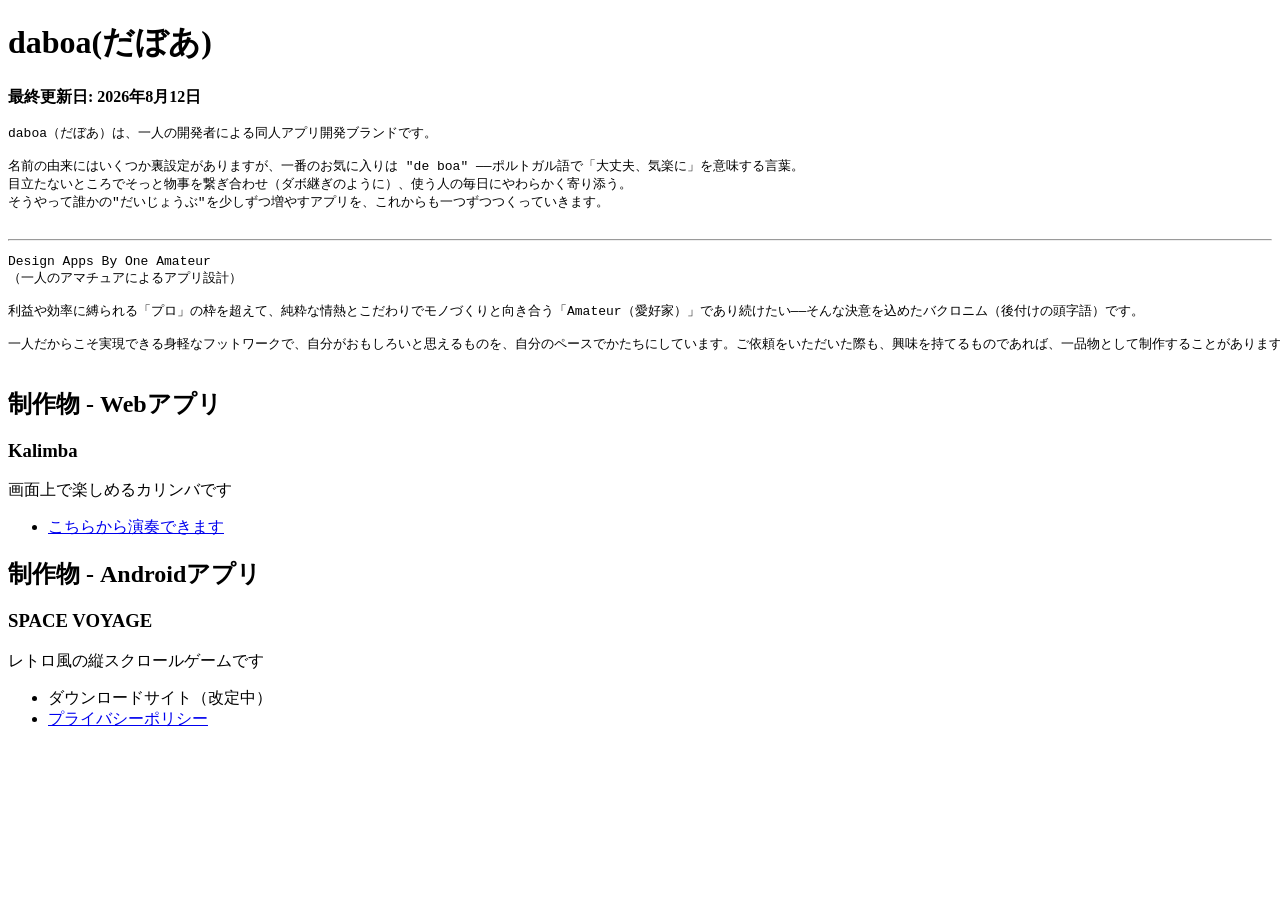
==== index.html @ dacd4fdc "Update index.html" ====
<!DOCTYPE html>
<html lang="ja">
<head>
  <meta charset="UTF-8">
  <meta name="viewport" content="width=device-width, initial-scale=1.0">
  <title>daboa</title>
</head>
<body>
  <h1>daboa(だぼあ)</h1>
  <p><strong>最終更新日: 2026年8月12日</strong></p>
  <pre>
daboa（だぼあ）は、一人の開発者による同人アプリ開発ブランドです。

名前の由来にはいくつか裏設定がありますが、一番のお気に入りは "de boa" ——ポルトガル語で「大丈夫、気楽に」を意味する言葉。
目立たないところでそっと物事を繋ぎ合わせ（ダボ継ぎのように）、使う人の毎日にやわらかく寄り添う。
そうやって誰かの"だいじょうぶ"を少しずつ増やすアプリを、これからも一つずつつくっていきます。
  </pre>
  <hr/>
  <pre>
Design Apps By One Amateur
（一人のアマチュアによるアプリ設計）

利益や効率に縛られる「プロ」の枠を超えて、純粋な情熱とこだわりでモノづくりと向き合う「Amateur（愛好家）」であり続けたい——そんな決意を込めたバクロニム（後付けの頭字語）です。

一人だからこそ実現できる身軽なフットワークで、自分がおもしろいと思えるものを、自分のペースでかたちにしています。ご依頼をいただいた際も、興味を持てるものであれば、一品物として制作することがあります。
  </pre>

  <h2>制作物 - Webアプリ</h2>
  <h3>Kalimba</h3>
  <p>画面上で楽しめるカリンバです</p></p>
  <ul>
    <li><a href="https://rr96ne.github.io/kalimba-app/">こちらから演奏できます</a></li>
  </ul>
  
  <h2>制作物 - Androidアプリ</h2>
  <h3>SPACE VOYAGE</h3>
  <p>レトロ風の縦スクロールゲームです</p>
  <ul>
    <li>ダウンロードサイト（改定中）</li>
    <li><a href="./Android/SpaceVoyage/PrivacyPolicy.html">プライバシーポリシー</a></li>
  </ul>
</body>
</html>
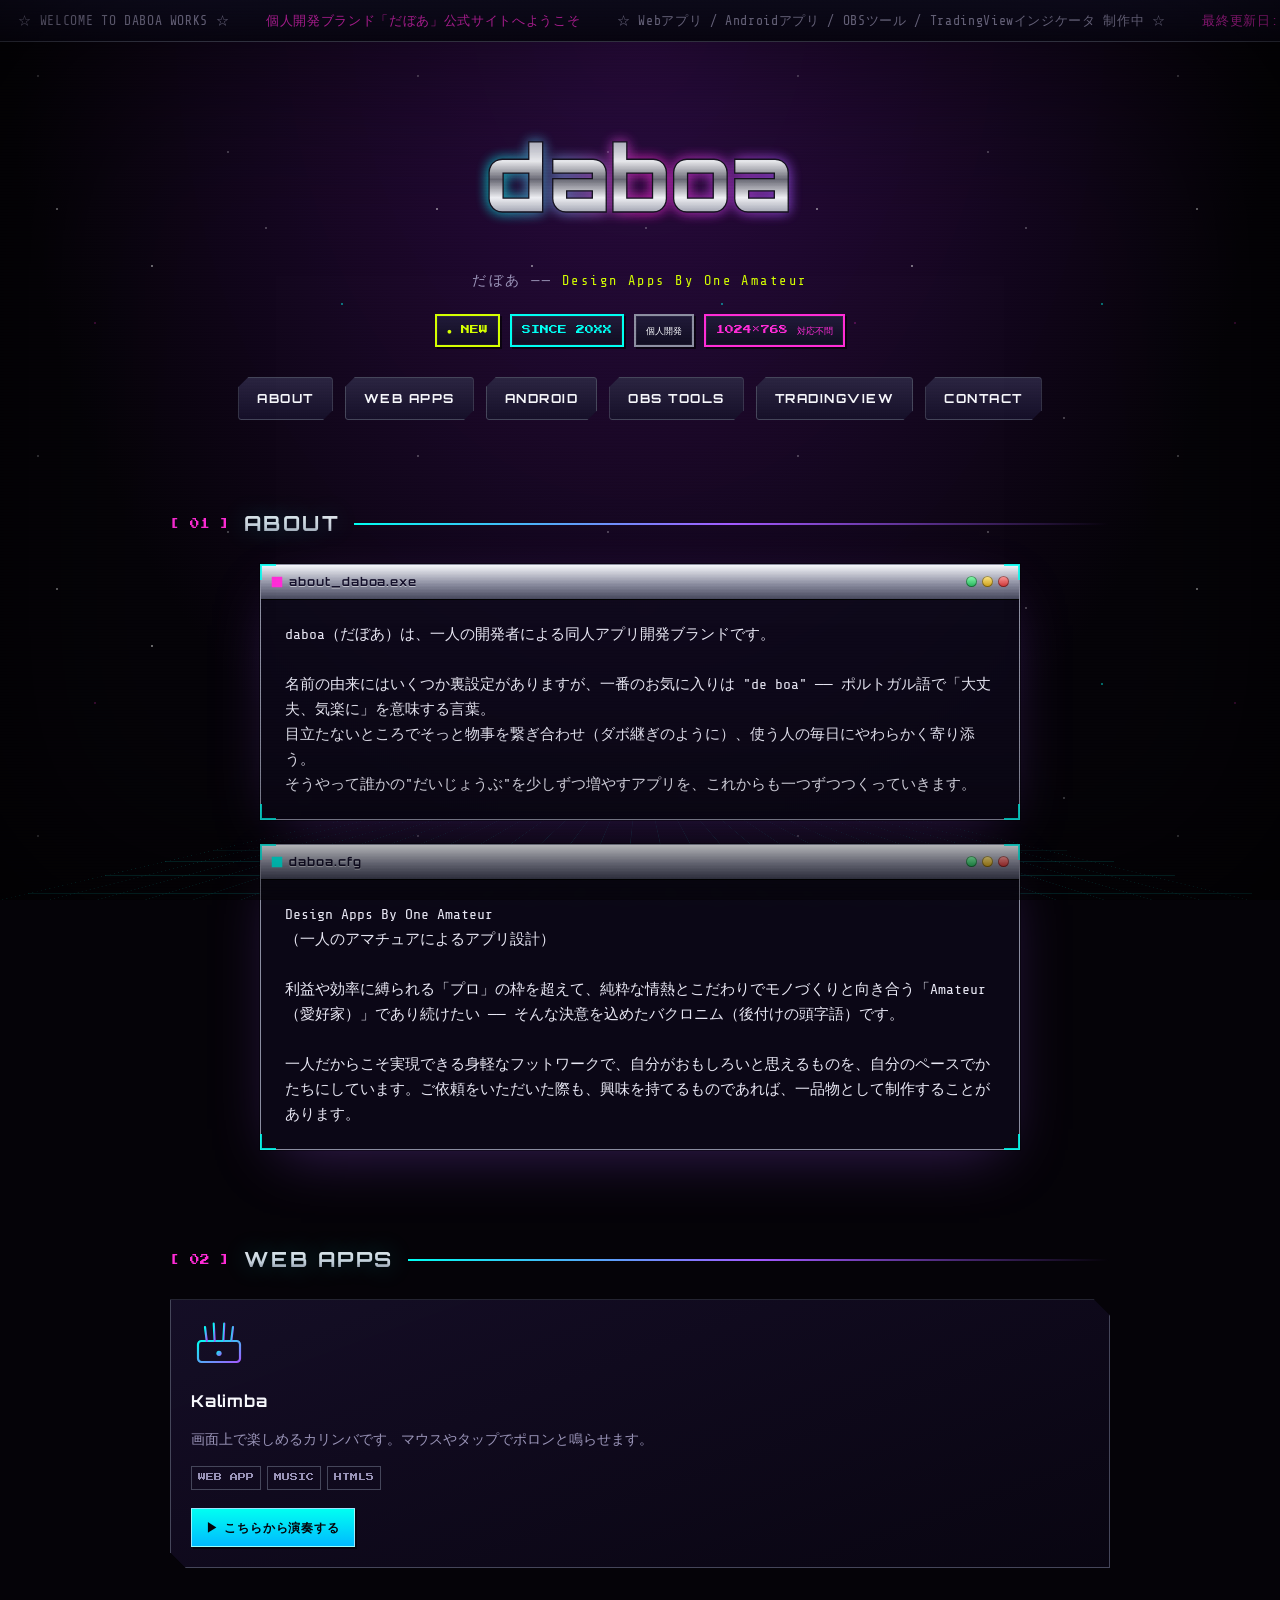
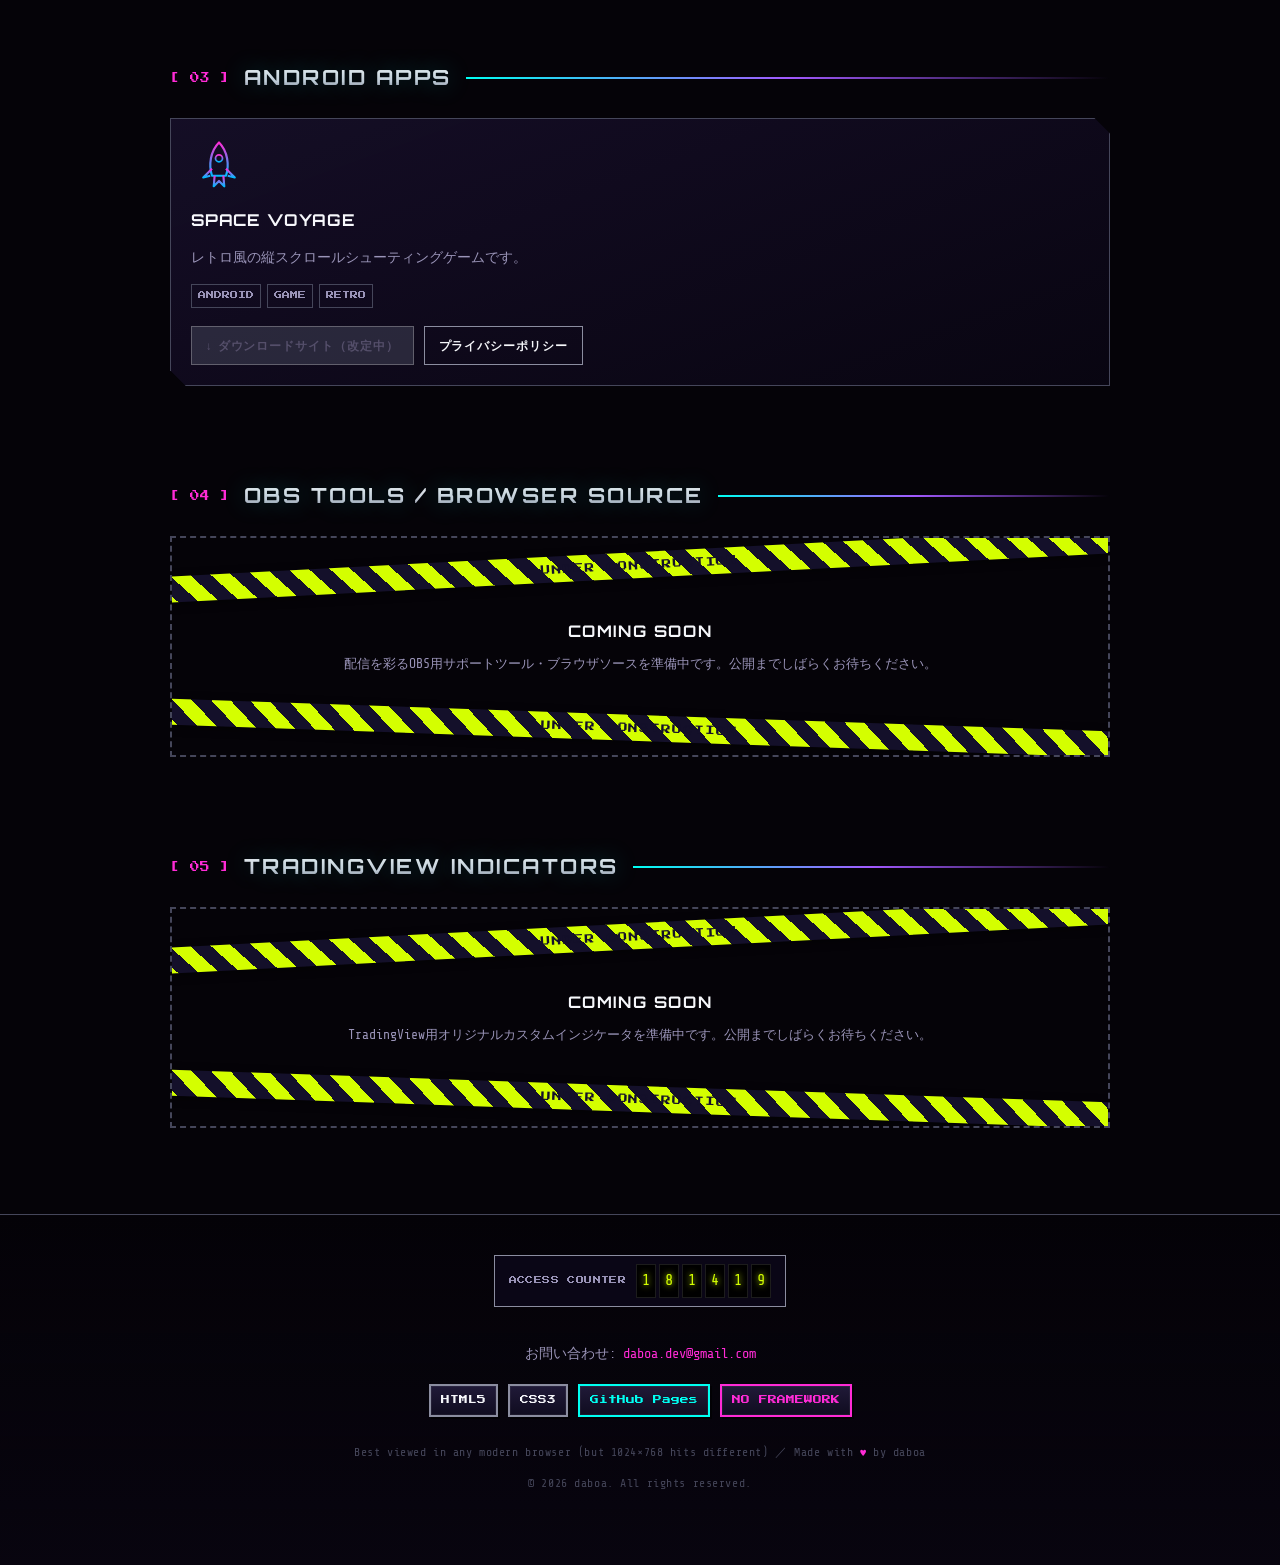
==== commit 17d5aa0b: "Redesign site with Y2K cyber/metallic theme Rebuild the top page as a full Y2K-inspired portfolio: c" ====
--- a/index.html
+++ b/index.html
@@ -1,43 +1,276 @@
 <!DOCTYPE html>
 <html lang="ja">
 <head>
-  <meta charset="UTF-8">
-  <meta name="viewport" content="width=device-width, initial-scale=1.0">
-  <title>daboa</title>
+<meta charset="UTF-8">
+<meta name="viewport" content="width=device-width, initial-scale=1.0">
+<title>daboa（だぼあ） - Design Apps By One Amateur</title>
+<meta name="description" content="daboa（だぼあ）は一人の開発者による同人アプリ開発ブランドです。Webアプリ、Androidアプリ、OBS配信用ツール、TradingViewカスタムインジケータなどを制作しています。">
+<meta name="theme-color" content="#050308">
+<link rel="icon" type="image/svg+xml" href="./assets/img/favicon.svg">
+
+<meta property="og:title" content="daboa（だぼあ） - Design Apps By One Amateur">
+<meta property="og:description" content="一人の開発者による同人アプリ開発ブランド daboa の作品紹介サイトです。">
+<meta property="og:type" content="website">
+<meta property="og:url" content="https://rr96ne.github.io/">
+
+<link rel="preconnect" href="https://fonts.googleapis.com">
+<link rel="preconnect" href="https://fonts.gstatic.com" crossorigin>
+<link href="https://fonts.googleapis.com/css2?family=Orbitron:wght@700;900&family=Share+Tech+Mono&family=Press+Start+2P&display=swap" rel="stylesheet">
+
+<link rel="stylesheet" href="./assets/css/style.css">
 </head>
 <body>
-  <h1>daboa(だぼあ)</h1>
-  <p><strong>最終更新日: 2026年8月12日</strong></p>
-  <pre>
-daboa（だぼあ）は、一人の開発者による同人アプリ開発ブランドです。
-
-名前の由来にはいくつか裏設定がありますが、一番のお気に入りは "de boa" ——ポルトガル語で「大丈夫、気楽に」を意味する言葉。
+
+<div id="loader">
+  <div class="loader-logo">DABOA</div>
+  <div class="loader-bar"><span></span></div>
+  <div class="loader-text">NOW LOADING SITE.EXE ...</div>
+</div>
+
+<div class="bg-layer bg-grid"></div>
+<div class="bg-layer bg-stars"></div>
+<div class="scanlines"></div>
+<div class="vignette"></div>
+
+<div class="ticker">
+  <div class="ticker-track">
+    <span>☆ WELCOME TO DABOA WORKS ☆</span>
+    <span class="hi">個人開発ブランド「だぼあ」公式サイトへようこそ</span>
+    <span>☆ Webアプリ / Androidアプリ / OBSツール / TradingViewインジケータ 制作中 ☆</span>
+    <span class="hi">最終更新日: 2026年8月14日</span>
+    <span>☆ Best viewed with curiosity ☆</span>
+  </div>
+</div>
+
+<header class="hero">
+  <div class="logo-wrap">
+    <svg id="logoSvg" viewBox="0 0 640 170" xmlns="http://www.w3.org/2000/svg">
+      <defs>
+        <linearGradient id="chromeGrad" x1="0" y1="0" x2="0" y2="1">
+          <stop offset="0%" stop-color="#ffffff"/>
+          <stop offset="18%" stop-color="#b9bbc9"/>
+          <stop offset="36%" stop-color="#f6f7fb"/>
+          <stop offset="52%" stop-color="#6c6c78"/>
+          <stop offset="68%" stop-color="#f6f7fb"/>
+          <stop offset="84%" stop-color="#9092a3"/>
+          <stop offset="100%" stop-color="#2a2a33"/>
+        </linearGradient>
+        <linearGradient id="neonGrad" x1="0" y1="0" x2="1" y2="0">
+          <stop offset="0%" stop-color="#00fff2"/>
+          <stop offset="50%" stop-color="#ff2bd6"/>
+          <stop offset="100%" stop-color="#a259ff"/>
+        </linearGradient>
+        <filter id="logoGlow" x="-60%" y="-60%" width="220%" height="220%">
+          <feGaussianBlur stdDeviation="7" result="blur"/>
+          <feMerge>
+            <feMergeNode in="blur"/>
+            <feMergeNode in="blur"/>
+          </feMerge>
+        </filter>
+      </defs>
+      <text x="50%" y="66%" text-anchor="middle" class="chrome-text" font-size="104" fill="url(#neonGrad)" opacity="0.6" filter="url(#logoGlow)">daboa</text>
+      <text x="50%" y="66%" text-anchor="middle" class="chrome-text chrome-text-fill" font-size="104" fill="url(#chromeGrad)" stroke="#15121f" stroke-width="1.5">daboa</text>
+    </svg>
+  </div>
+  <p class="hero-sub">だぼあ ── <span class="accent">Design Apps By One Amateur</span></p>
+
+  <div class="badge-row">
+    <span class="badge blink">● NEW</span>
+    <span class="badge cyan">SINCE 20XX</span>
+    <span class="badge">個人開発</span>
+    <span class="badge pink">1024×768 対応不問</span>
+  </div>
+
+  <nav class="nav">
+    <a href="#about">ABOUT</a>
+    <a href="#webapps">WEB APPS</a>
+    <a href="#android">ANDROID</a>
+    <a href="#obs">OBS TOOLS</a>
+    <a href="#tradingview">TRADINGVIEW</a>
+    <a href="#contact">CONTACT</a>
+  </nav>
+</header>
+
+<main>
+
+  <section id="about">
+    <div class="section-head">
+      <span class="num">[ 01 ]</span>
+      <h2>ABOUT</h2>
+      <div class="section-line"></div>
+    </div>
+
+    <div class="hud-window">
+      <div class="hud-corners"><b></b></div>
+      <div class="win-titlebar">
+        <span class="win-title">
+          <svg viewBox="0 0 16 16"><rect x="1" y="1" width="14" height="14" fill="#ff2bd6"/></svg>
+          about_daboa.exe
+        </span>
+        <span class="win-btns"><i></i><i></i><i></i></span>
+      </div>
+      <div class="win-body">
+        <p>daboa（だぼあ）は、一人の開発者による同人アプリ開発ブランドです。
+
+名前の由来にはいくつか裏設定がありますが、一番のお気に入りは "de boa" ── ポルトガル語で「大丈夫、気楽に」を意味する言葉。
 目立たないところでそっと物事を繋ぎ合わせ（ダボ継ぎのように）、使う人の毎日にやわらかく寄り添う。
-そうやって誰かの"だいじょうぶ"を少しずつ増やすアプリを、これからも一つずつつくっていきます。
-  </pre>
-  <hr/>
-  <pre>
-Design Apps By One Amateur
+そうやって誰かの"だいじょうぶ"を少しずつ増やすアプリを、これからも一つずつつくっていきます。</p>
+      </div>
+    </div>
+
+    <div class="hud-window" style="margin-top:24px;">
+      <div class="hud-corners"><b></b></div>
+      <div class="win-titlebar">
+        <span class="win-title">
+          <svg viewBox="0 0 16 16"><rect x="1" y="1" width="14" height="14" fill="#00fff2"/></svg>
+          daboa.cfg
+        </span>
+        <span class="win-btns"><i></i><i></i><i></i></span>
+      </div>
+      <div class="win-body">
+        <p>Design Apps By One Amateur
 （一人のアマチュアによるアプリ設計）
 
-利益や効率に縛られる「プロ」の枠を超えて、純粋な情熱とこだわりでモノづくりと向き合う「Amateur（愛好家）」であり続けたい——そんな決意を込めたバクロニム（後付けの頭字語）です。
-
-一人だからこそ実現できる身軽なフットワークで、自分がおもしろいと思えるものを、自分のペースでかたちにしています。ご依頼をいただいた際も、興味を持てるものであれば、一品物として制作することがあります。
-  </pre>
-
-  <h2>制作物 - Webアプリ</h2>
-  <h3>Kalimba</h3>
-  <p>画面上で楽しめるカリンバです</p></p>
-  <ul>
-    <li><a href="https://rr96ne.github.io/kalimba-app/">こちらから演奏できます</a></li>
-  </ul>
-  
-  <h2>制作物 - Androidアプリ</h2>
-  <h3>SPACE VOYAGE</h3>
-  <p>レトロ風の縦スクロールゲームです</p>
-  <ul>
-    <li>ダウンロードサイト（改定中）</li>
-    <li><a href="./Android/SpaceVoyage/PrivacyPolicy.html">プライバシーポリシー</a></li>
-  </ul>
+利益や効率に縛られる「プロ」の枠を超えて、純粋な情熱とこだわりでモノづくりと向き合う「Amateur（愛好家）」であり続けたい ── そんな決意を込めたバクロニム（後付けの頭字語）です。
+
+一人だからこそ実現できる身軽なフットワークで、自分がおもしろいと思えるものを、自分のペースでかたちにしています。ご依頼をいただいた際も、興味を持てるものであれば、一品物として制作することがあります。</p>
+      </div>
+    </div>
+  </section>
+
+  <section id="webapps">
+    <div class="section-head">
+      <span class="num">[ 02 ]</span>
+      <h2>WEB APPS</h2>
+      <div class="section-line"></div>
+    </div>
+
+    <div class="card-grid">
+      <div class="work-card">
+        <svg class="work-icon" viewBox="0 0 64 64">
+          <defs>
+            <linearGradient id="kalimbaG" x1="0" y1="0" x2="1" y2="1">
+              <stop offset="0%" stop-color="#00fff2"/>
+              <stop offset="100%" stop-color="#a259ff"/>
+            </linearGradient>
+          </defs>
+          <rect x="8" y="24" width="48" height="24" rx="4" fill="none" stroke="url(#kalimbaG)" stroke-width="2.5"/>
+          <line x1="18" y1="24" x2="16" y2="8" stroke="url(#kalimbaG)" stroke-width="2.5" stroke-linecap="round"/>
+          <line x1="27" y1="24" x2="26" y2="4" stroke="url(#kalimbaG)" stroke-width="2.5" stroke-linecap="round"/>
+          <line x1="37" y1="24" x2="38" y2="4" stroke="url(#kalimbaG)" stroke-width="2.5" stroke-linecap="round"/>
+          <line x1="46" y1="24" x2="48" y2="8" stroke="url(#kalimbaG)" stroke-width="2.5" stroke-linecap="round"/>
+          <circle cx="32" cy="38" r="3" fill="url(#kalimbaG)"/>
+        </svg>
+        <h3>Kalimba</h3>
+        <p>画面上で楽しめるカリンバです。マウスやタップでポロンと鳴らせます。</p>
+        <div class="tag-row">
+          <span class="tag">WEB APP</span>
+          <span class="tag">MUSIC</span>
+          <span class="tag">HTML5</span>
+        </div>
+        <div class="card-links">
+          <a class="btn-y2k" href="https://rr96ne.github.io/kalimba-app/" target="_blank" rel="noopener">▶ こちらから演奏する</a>
+        </div>
+      </div>
+    </div>
+  </section>
+
+  <section id="android">
+    <div class="section-head">
+      <span class="num">[ 03 ]</span>
+      <h2>ANDROID APPS</h2>
+      <div class="section-line"></div>
+    </div>
+
+    <div class="card-grid">
+      <div class="work-card">
+        <svg class="work-icon" viewBox="0 0 64 64">
+          <defs>
+            <linearGradient id="rocketG" x1="0" y1="0" x2="0" y2="1">
+              <stop offset="0%" stop-color="#ff2bd6"/>
+              <stop offset="100%" stop-color="#00baff"/>
+            </linearGradient>
+          </defs>
+          <path d="M32 4 C42 14 44 30 40 42 L24 42 C20 30 22 14 32 4 Z" fill="none" stroke="url(#rocketG)" stroke-width="2.5" stroke-linejoin="round"/>
+          <circle cx="32" cy="22" r="4" fill="none" stroke="url(#rocketG)" stroke-width="2"/>
+          <path d="M24 34 L14 44 L22 42" fill="none" stroke="url(#rocketG)" stroke-width="2.5" stroke-linejoin="round"/>
+          <path d="M40 34 L50 44 L42 42" fill="none" stroke="url(#rocketG)" stroke-width="2.5" stroke-linejoin="round"/>
+          <path d="M27 42 L26 54 L32 48 L38 54 L37 42" fill="none" stroke="url(#rocketG)" stroke-width="2.5" stroke-linejoin="round"/>
+        </svg>
+        <h3>SPACE VOYAGE</h3>
+        <p>レトロ風の縦スクロールシューティングゲームです。</p>
+        <div class="tag-row">
+          <span class="tag">ANDROID</span>
+          <span class="tag">GAME</span>
+          <span class="tag">RETRO</span>
+        </div>
+        <div class="card-links">
+          <span class="btn-y2k disabled">↓ ダウンロードサイト（改定中）</span>
+          <a class="btn-y2k ghost" href="./Android/SpaceVoyage/PrivacyPolicy.html">プライバシーポリシー</a>
+        </div>
+      </div>
+    </div>
+  </section>
+
+  <section id="obs">
+    <div class="section-head">
+      <span class="num">[ 04 ]</span>
+      <h2>OBS TOOLS / BROWSER SOURCE</h2>
+      <div class="section-line"></div>
+    </div>
+
+    <div class="soon-card">
+      <div class="tape top">UNDER CONSTRUCTION</div>
+      <div class="soon-body">
+        <h3>COMING SOON</h3>
+        <p>配信を彩るOBS用サポートツール・ブラウザソースを準備中です。公開までしばらくお待ちください。</p>
+      </div>
+      <div class="tape bottom">UNDER CONSTRUCTION</div>
+    </div>
+  </section>
+
+  <section id="tradingview">
+    <div class="section-head">
+      <span class="num">[ 05 ]</span>
+      <h2>TRADINGVIEW INDICATORS</h2>
+      <div class="section-line"></div>
+    </div>
+
+    <div class="soon-card">
+      <div class="tape top">UNDER CONSTRUCTION</div>
+      <div class="soon-body">
+        <h3>COMING SOON</h3>
+        <p>TradingView用オリジナルカスタムインジケータを準備中です。公開までしばらくお待ちください。</p>
+      </div>
+      <div class="tape bottom">UNDER CONSTRUCTION</div>
+    </div>
+  </section>
+
+</main>
+
+<footer id="contact">
+  <div class="counter-widget">
+    <span class="counter-label">ACCESS COUNTER</span>
+    <span class="counter-digits" id="counterDigits"><span>0</span><span>0</span><span>0</span><span>0</span><span>0</span><span>0</span></span>
+  </div>
+
+  <p class="contact-line">お問い合わせ: <a href="mailto:daboa.dev@gmail.com">daboa.dev@gmail.com</a></p>
+
+  <div class="footer-badges">
+    <span class="badge">HTML5</span>
+    <span class="badge">CSS3</span>
+    <span class="badge cyan">GitHub Pages</span>
+    <span class="badge pink">NO FRAMEWORK</span>
+  </div>
+
+  <p class="footer-note">Best viewed in any modern browser (but 1024×768 hits different) ／ Made with <span class="heart">♥</span> by daboa</p>
+  <p class="footer-note">© 2026 daboa. All rights reserved.</p>
+</footer>
+
+<button class="to-top" id="toTop" aria-label="ページトップへ戻る">
+  <svg viewBox="0 0 24 24" fill="none" stroke="#15121f" stroke-width="2.5"><path d="M12 19V5M5 12l7-7 7 7"/></svg>
+</button>
+
+<script src="./assets/js/main.js"></script>
 </body>
 </html>
--- a/assets/css/style.css
+++ b/assets/css/style.css
@@ -0,0 +1,641 @@
+/* =========================================================
+   daboa works — Y2K Cyber/Metallic theme
+   ========================================================= */
+
+:root{
+  --bg: #050308;
+  --bg-deep: #0a0518;
+  --panel: rgba(14, 10, 28, 0.72);
+  --panel-solid: #100b22;
+
+  --chrome-1: #f6f7fb;
+  --chrome-2: #c7c9d6;
+  --chrome-3: #8b8da0;
+  --chrome-4: #45465a;
+
+  --cyan: #00fff2;
+  --blue: #00baff;
+  --pink: #ff2bd6;
+  --purple: #a259ff;
+  --lime: #d4ff00;
+
+  --text: #e9e8f5;
+  --text-dim: #9a94b8;
+
+  --font-display: "Orbitron", "Rajdhani", sans-serif;
+  --font-mono: "Share Tech Mono", "MS Gothic", monospace;
+  --font-pixel: "Press Start 2P", cursive;
+}
+
+*{ box-sizing: border-box; }
+
+html{
+  scroll-behavior: smooth;
+}
+
+body{
+  margin: 0;
+  background: var(--bg);
+  color: var(--text);
+  font-family: var(--font-mono);
+  font-size: 16px;
+  line-height: 1.7;
+  overflow-x: hidden;
+  cursor: default;
+  position: relative;
+}
+
+::selection{
+  background: var(--pink);
+  color: #0a0518;
+}
+
+/* custom scrollbar */
+::-webkit-scrollbar{ width: 14px; }
+::-webkit-scrollbar-track{ background: var(--bg-deep); }
+::-webkit-scrollbar-thumb{
+  background: linear-gradient(var(--chrome-1), var(--chrome-3));
+  border: 2px solid var(--bg-deep);
+  border-radius: 2px;
+}
+::-webkit-scrollbar-thumb:hover{ background: linear-gradient(var(--cyan), var(--blue)); }
+
+a{ color: var(--cyan); text-decoration: none; }
+a:hover{ color: var(--pink); text-decoration: underline; }
+
+h1,h2,h3{ font-family: var(--font-display); margin: 0; }
+
+/* =========================================================
+   Background layers: grid horizon + starfield + scanlines
+   ========================================================= */
+
+.bg-layer{
+  position: fixed;
+  inset: 0;
+  z-index: 0;
+  pointer-events: none;
+}
+
+.bg-stars{
+  background-image:
+    radial-gradient(1px 1px at 10% 20%, #fff, transparent),
+    radial-gradient(1px 1px at 80% 10%, #fff, transparent),
+    radial-gradient(1.5px 1.5px at 40% 70%, #fff, transparent),
+    radial-gradient(1px 1px at 60% 40%, #fff, transparent),
+    radial-gradient(1.5px 1.5px at 90% 80%, var(--cyan), transparent),
+    radial-gradient(1px 1px at 25% 85%, var(--pink), transparent),
+    radial-gradient(1px 1px at 70% 60%, #fff, transparent),
+    radial-gradient(1.5px 1.5px at 15% 55%, #fff, transparent);
+  background-repeat: repeat;
+  background-size: 380px 380px;
+  opacity: .8;
+  animation: star-drift 90s linear infinite;
+}
+@keyframes star-drift{
+  from{ background-position: 0 0; }
+  to{ background-position: -380px 380px; }
+}
+
+.bg-grid{
+  background-image: radial-gradient(ellipse at 50% 0%, rgba(80,20,120,.55), var(--bg) 70%);
+}
+.bg-grid::after{
+  content:"";
+  position: absolute;
+  left: 0; right: 0; bottom: 0;
+  height: 55%;
+  background-image:
+    linear-gradient(rgba(0,255,242,.35) 1px, transparent 1px),
+    linear-gradient(90deg, rgba(0,255,242,.35) 1px, transparent 1px);
+  background-size: 48px 48px;
+  transform: perspective(280px) rotateX(62deg);
+  transform-origin: bottom;
+  -webkit-mask-image: linear-gradient(to top, #000 20%, transparent 95%);
+          mask-image: linear-gradient(to top, #000 20%, transparent 95%);
+  opacity: .55;
+}
+
+.scanlines{
+  position: fixed;
+  inset: 0;
+  z-index: 60;
+  pointer-events: none;
+  background: repeating-linear-gradient(
+    to bottom,
+    rgba(255,255,255,0.035) 0px,
+    rgba(255,255,255,0.035) 1px,
+    transparent 2px,
+    transparent 3px
+  );
+  mix-blend-mode: overlay;
+}
+.vignette{
+  position: fixed;
+  inset: 0;
+  z-index: 61;
+  pointer-events: none;
+  box-shadow: inset 0 0 18vw rgba(0,0,0,.85);
+}
+
+/* =========================================================
+   Loading splash
+   ========================================================= */
+#loader{
+  position: fixed;
+  inset: 0;
+  z-index: 999;
+  background: var(--bg);
+  display: flex;
+  flex-direction: column;
+  align-items: center;
+  justify-content: center;
+  gap: 18px;
+  transition: opacity .5s ease, visibility .5s ease;
+}
+#loader.hide{ opacity: 0; visibility: hidden; }
+#loader .loader-logo{
+  font-family: var(--font-display);
+  font-weight: 900;
+  font-size: 2rem;
+  letter-spacing: .35em;
+  background: linear-gradient(180deg,#fff 0%, var(--cyan) 45%, var(--purple) 100%);
+  -webkit-background-clip: text;
+  background-clip: text;
+  color: transparent;
+  animation: flicker 2.4s infinite;
+}
+.loader-bar{
+  width: min(260px, 70vw);
+  height: 10px;
+  border: 2px solid var(--chrome-2);
+  background: var(--bg-deep);
+  padding: 2px;
+}
+.loader-bar span{
+  display: block;
+  height: 100%;
+  width: 0%;
+  background: repeating-linear-gradient(45deg, var(--cyan), var(--cyan) 6px, var(--blue) 6px, var(--blue) 12px);
+  animation: load-fill 1.3s ease forwards;
+}
+.loader-text{
+  font-family: var(--font-mono);
+  font-size: .75rem;
+  color: var(--text-dim);
+  letter-spacing: .15em;
+}
+@keyframes load-fill{ to{ width: 100%; } }
+@keyframes flicker{
+  0%,100%{ opacity: 1; }
+  4%{ opacity: .55; }
+  6%{ opacity: 1; }
+  46%{ opacity: 1; }
+  48%{ opacity: .6; }
+  50%{ opacity: 1; }
+}
+
+/* =========================================================
+   Marquee ticker
+   ========================================================= */
+.ticker{
+  position: relative;
+  z-index: 5;
+  border-bottom: 1px solid var(--chrome-4);
+  background: linear-gradient(180deg, #14102a, #0a0616);
+  overflow: hidden;
+  white-space: nowrap;
+  padding: 7px 0;
+}
+.ticker-track{
+  display: inline-flex;
+  animation: ticker-scroll 32s linear infinite;
+  font-family: var(--font-mono);
+  font-size: .82rem;
+  letter-spacing: .05em;
+  color: var(--cyan);
+  will-change: transform;
+}
+.ticker-track span{ margin: 0 1.4em; color: var(--text-dim); white-space: nowrap; }
+.ticker-track span.hi{ color: var(--pink); }
+@keyframes ticker-scroll{
+  from{ transform: translateX(0); }
+  to{ transform: translateX(-50%); }
+}
+
+/* =========================================================
+   Hero
+   ========================================================= */
+.hero{
+  position: relative;
+  z-index: 5;
+  text-align: center;
+  padding: 72px 20px 40px;
+}
+
+.logo-wrap{
+  display: flex;
+  justify-content: center;
+  margin-bottom: 6px;
+}
+.logo-wrap svg{ width: min(560px, 92vw); height: auto; overflow: visible; }
+
+.chrome-text{
+  font-family: var(--font-display);
+  font-weight: 900;
+}
+
+.hero-sub{
+  font-family: var(--font-mono);
+  color: var(--text-dim);
+  letter-spacing: .18em;
+  font-size: .85rem;
+  margin-top: 4px;
+}
+.hero-sub .accent{ color: var(--lime); }
+
+.badge-row{
+  display: flex;
+  flex-wrap: wrap;
+  gap: 10px;
+  justify-content: center;
+  margin: 22px 0 30px;
+}
+.badge{
+  font-family: var(--font-pixel);
+  font-size: .55rem;
+  padding: 7px 10px;
+  border: 2px solid var(--chrome-3);
+  background: linear-gradient(180deg, #201a38, #100c20);
+  color: var(--chrome-1);
+  box-shadow: 2px 2px 0 rgba(0,0,0,.6), inset 0 0 0 1px rgba(255,255,255,.05);
+  white-space: nowrap;
+}
+.badge.blink{ animation: blink 1.1s steps(1) infinite; color: var(--lime); border-color: var(--lime); }
+.badge.pink{ color: var(--pink); border-color: var(--pink); }
+.badge.cyan{ color: var(--cyan); border-color: var(--cyan); }
+@keyframes blink{ 50%{ opacity: .25; } }
+
+/* nav */
+.nav{
+  display: flex;
+  flex-wrap: wrap;
+  justify-content: center;
+  gap: 12px;
+  margin-top: 8px;
+}
+.nav a{
+  position: relative;
+  font-family: var(--font-display);
+  font-weight: 700;
+  font-size: .78rem;
+  letter-spacing: .12em;
+  color: var(--chrome-1);
+  text-decoration: none;
+  padding: 10px 18px;
+  background: linear-gradient(180deg, #2a2440, #150f28);
+  border: 1px solid var(--chrome-4);
+  border-radius: 3px;
+  clip-path: polygon(10px 0, 100% 0, 100% calc(100% - 10px), calc(100% - 10px) 100%, 0 100%, 0 10px);
+  transition: all .18s ease;
+}
+.nav a:hover{
+  color: var(--bg);
+  background: linear-gradient(180deg, var(--cyan), var(--blue));
+  box-shadow: 0 0 18px rgba(0,255,242,.7), 0 0 42px rgba(0,255,242,.35);
+  text-decoration: none;
+  transform: translateY(-2px);
+}
+
+/* =========================================================
+   HUD Window (chrome titlebar cards)
+   ========================================================= */
+.hud-window{
+  position: relative;
+  border: 1px solid var(--chrome-3);
+  background: var(--panel);
+  backdrop-filter: blur(6px);
+  box-shadow: 0 0 0 1px rgba(0,0,0,.4), 0 20px 60px -20px rgba(162,89,255,.35);
+  margin: 0 auto;
+}
+.hud-window::before,
+.hud-window::after,
+.hud-corners b::before,
+.hud-corners b::after{
+  content:"";
+  position:absolute;
+  width: 14px; height: 14px;
+  border: 2px solid var(--cyan);
+  z-index: 2;
+  opacity: .85;
+}
+.hud-window::before{ top:-1px; left:-1px; border-right:none; border-bottom:none; }
+.hud-window::after{ bottom:-1px; right:-1px; border-left:none; border-top:none; }
+.hud-corners b{ position:absolute; inset:0; pointer-events:none; }
+.hud-corners b::before{ top:-1px; right:-1px; border-left:none; border-bottom:none; }
+.hud-corners b::after{ bottom:-1px; left:-1px; border-right:none; border-top:none; }
+
+.win-titlebar{
+  display:flex;
+  align-items:center;
+  justify-content: space-between;
+  padding: 7px 10px;
+  background: linear-gradient(180deg, var(--chrome-1), var(--chrome-3) 55%, var(--chrome-4));
+  border-bottom: 1px solid #000;
+}
+.win-title{
+  font-family: var(--font-display);
+  font-weight: 700;
+  font-size: .74rem;
+  letter-spacing: .08em;
+  color: #14102a;
+  text-shadow: 0 1px 0 rgba(255,255,255,.5);
+  display:flex;
+  align-items:center;
+  gap:6px;
+}
+.win-title svg{ width:12px; height:12px; }
+.win-btns{ display:flex; gap:5px; }
+.win-btns i{
+  display:block;
+  width:11px; height:11px;
+  border-radius:50%;
+  background: linear-gradient(180deg,#fff,#9a9aa8);
+  box-shadow: inset 0 0 0 1px rgba(0,0,0,.4);
+}
+.win-btns i:nth-child(1){ background: linear-gradient(180deg,#8bffb0,#1fae55); }
+.win-btns i:nth-child(2){ background: linear-gradient(180deg,#ffe98b,#c99a12); }
+.win-btns i:nth-child(3){ background: linear-gradient(180deg,#ff9d9d,#c92f2f); }
+
+.win-body{
+  padding: 22px 24px;
+  font-size: .92rem;
+  color: var(--text);
+}
+.win-body p{ margin: 0 0 1em; white-space: pre-line; }
+.win-body p:last-child{ margin-bottom:0; }
+
+/* =========================================================
+   Sections
+   ========================================================= */
+section{
+  position: relative;
+  z-index: 5;
+  max-width: 980px;
+  margin: 0 auto;
+  padding: 46px 20px;
+}
+
+.section-head{
+  display:flex;
+  align-items:center;
+  gap: 14px;
+  margin-bottom: 22px;
+}
+.section-head h2{
+  font-size: 1.3rem;
+  letter-spacing: .12em;
+  background: linear-gradient(180deg, #fff, var(--chrome-2) 60%, var(--chrome-4));
+  -webkit-background-clip: text;
+  background-clip: text;
+  color: transparent;
+  text-shadow: 0 0 24px rgba(0,255,242,.25);
+}
+.section-head .num{
+  font-family: var(--font-pixel);
+  font-size: .6rem;
+  color: var(--pink);
+}
+.section-line{
+  flex:1;
+  height: 2px;
+  background: linear-gradient(90deg, var(--cyan), var(--purple), transparent);
+}
+
+#about .hud-window{ max-width: 760px; }
+
+/* work cards */
+.card-grid{
+  display:grid;
+  grid-template-columns: repeat(auto-fit, minmax(260px, 1fr));
+  gap: 20px;
+}
+
+.work-card{
+  position:relative;
+  border: 1px solid var(--chrome-4);
+  background: linear-gradient(160deg, rgba(30,20,55,.65), rgba(10,7,20,.75));
+  padding: 20px;
+  display:flex;
+  flex-direction:column;
+  gap: 12px;
+  transition: transform .2s ease, box-shadow .2s ease, border-color .2s ease;
+  clip-path: polygon(0 0, calc(100% - 16px) 0, 100% 16px, 100% 100%, 16px 100%, 0 calc(100% - 16px));
+}
+.work-card:hover{
+  transform: translateY(-4px);
+  border-color: var(--cyan);
+  box-shadow: 0 0 30px rgba(0,255,242,.25), 0 0 60px rgba(255,43,214,.12);
+}
+.work-icon{
+  width: 56px; height: 56px;
+}
+.work-card h3{
+  font-size: 1.02rem;
+  letter-spacing: .05em;
+  color: var(--chrome-1);
+}
+.work-card p{ margin: 0; color: var(--text-dim); font-size: .88rem; }
+.tag-row{ display:flex; flex-wrap:wrap; gap:6px; margin-top:2px; }
+.tag{
+  font-family: var(--font-pixel);
+  font-size: .5rem;
+  padding: 4px 6px;
+  border: 1px solid var(--chrome-4);
+  color: var(--text-dim);
+}
+.card-links{ margin-top: auto; display:flex; flex-wrap:wrap; gap:10px; padding-top: 6px; }
+
+.btn-y2k{
+  display:inline-flex;
+  align-items:center;
+  gap:6px;
+  font-family: var(--font-display);
+  font-weight:700;
+  font-size:.72rem;
+  letter-spacing:.08em;
+  padding: 9px 14px;
+  color: var(--bg);
+  background: linear-gradient(180deg, var(--cyan), var(--blue));
+  border: 1px solid rgba(255,255,255,.6);
+  box-shadow: 2px 2px 0 rgba(0,0,0,.5);
+  text-decoration:none;
+}
+.btn-y2k:hover{
+  color: var(--bg);
+  text-decoration:none;
+  background: linear-gradient(180deg, var(--lime), #8fbf00);
+  transform: translate(-1px,-1px);
+  box-shadow: 3px 3px 0 rgba(0,0,0,.5);
+}
+.btn-y2k.ghost{
+  background: transparent;
+  color: var(--chrome-1);
+  border: 1px solid var(--chrome-3);
+  box-shadow:none;
+}
+.btn-y2k.ghost:hover{
+  color: var(--pink);
+  border-color: var(--pink);
+  background: rgba(255,43,214,.08);
+  transform:none;
+  box-shadow:none;
+}
+.btn-y2k.disabled{
+  pointer-events:none;
+  opacity:.5;
+  background: var(--chrome-4);
+  color: var(--text-dim);
+  box-shadow:none;
+}
+
+/* coming soon panels */
+.soon-card{
+  position: relative;
+  border: 2px dashed var(--chrome-4);
+  padding: 34px 20px;
+  text-align:center;
+  color: var(--text-dim);
+  overflow:hidden;
+}
+.soon-card .tape{
+  position:absolute;
+  left:-10%;
+  width:120%;
+  background: repeating-linear-gradient(45deg, var(--lime), var(--lime) 14px, #14102a 14px, #14102a 28px);
+  color:#14102a;
+  font-family: var(--font-pixel);
+  font-size: .6rem;
+  text-align:center;
+  padding: 5px 0;
+  letter-spacing:.1em;
+  box-shadow: 0 2px 8px rgba(0,0,0,.5);
+}
+.soon-card .tape.top{ top: 14px; transform: rotate(-3deg); }
+.soon-card .tape.bottom{ bottom: 14px; transform: rotate(2deg); }
+.soon-card .soon-body{ margin: 46px 0; }
+.soon-card h3{
+  font-family: var(--font-display);
+  color: var(--chrome-1);
+  font-size: 1rem;
+  letter-spacing: .1em;
+  margin-bottom: 8px;
+}
+.soon-card p{ font-size: .82rem; margin:0; }
+
+/* =========================================================
+   Footer
+   ========================================================= */
+footer{
+  position: relative;
+  z-index: 5;
+  margin-top: 40px;
+  padding: 40px 20px 60px;
+  border-top: 1px solid var(--chrome-4);
+  background: linear-gradient(180deg, transparent, rgba(10,6,20,.6));
+  text-align:center;
+}
+
+.counter-widget{
+  display:inline-flex;
+  align-items:center;
+  gap:10px;
+  background: #0a0616;
+  border: 1px solid var(--chrome-3);
+  padding: 8px 14px;
+  margin-bottom: 22px;
+}
+.counter-label{
+  font-family: var(--font-pixel);
+  font-size: .5rem;
+  color: var(--text-dim);
+  letter-spacing:.05em;
+}
+.counter-digits{ display:flex; gap:3px; }
+.counter-digits span{
+  font-family: "Share Tech Mono", monospace;
+  background: #000;
+  color: var(--lime);
+  font-size: .95rem;
+  padding: 3px 5px;
+  border: 1px solid #1c1c1c;
+  text-shadow: 0 0 6px var(--lime);
+}
+
+.footer-badges{
+  display:flex;
+  flex-wrap:wrap;
+  justify-content:center;
+  gap:10px;
+  margin: 18px 0 26px;
+}
+
+.contact-line{
+  font-size: .85rem;
+  color: var(--text-dim);
+  margin-bottom: 6px;
+}
+.contact-line a{ color: var(--pink); }
+
+.footer-note{
+  font-size: .72rem;
+  color: var(--chrome-4);
+  letter-spacing:.05em;
+}
+.footer-note .heart{ color: var(--pink); }
+
+.to-top{
+  position: fixed;
+  right: 18px;
+  bottom: 18px;
+  z-index: 40;
+  width: 46px; height: 46px;
+  display:flex;
+  align-items:center;
+  justify-content:center;
+  background: linear-gradient(180deg, var(--chrome-1), var(--chrome-3));
+  border: 1px solid #000;
+  box-shadow: 0 4px 14px rgba(0,0,0,.5);
+  opacity: 0;
+  pointer-events:none;
+  transition: opacity .25s ease, transform .2s ease;
+}
+.to-top.show{ opacity: 1; pointer-events:auto; }
+.to-top:hover{ transform: translateY(-3px); }
+.to-top svg{ width: 18px; height:18px; }
+
+/* =========================================================
+   Glitch hover for logo
+   ========================================================= */
+.logo-wrap svg text{ cursor: default; }
+.glitch-active .chrome-text-fill{ animation: glitch-shift .22s steps(2) 3; }
+@keyframes glitch-shift{
+  0%{ transform: translate(0,0); }
+  25%{ transform: translate(-2px,1px); }
+  50%{ transform: translate(2px,-1px); }
+  75%{ transform: translate(-1px,-1px); }
+  100%{ transform: translate(0,0); }
+}
+
+/* =========================================================
+   Responsive
+   ========================================================= */
+@media (max-width: 640px){
+  .hero{ padding: 52px 16px 30px; }
+  .win-body{ padding: 18px 16px; }
+  section{ padding: 34px 16px; }
+  .bg-grid::after{ background-size: 34px 34px; }
+}
+
+@media (prefers-reduced-motion: reduce){
+  *{ animation-duration: 0.001ms !important; animation-iteration-count: 1 !important; transition-duration: 0.001ms !important; }
+}
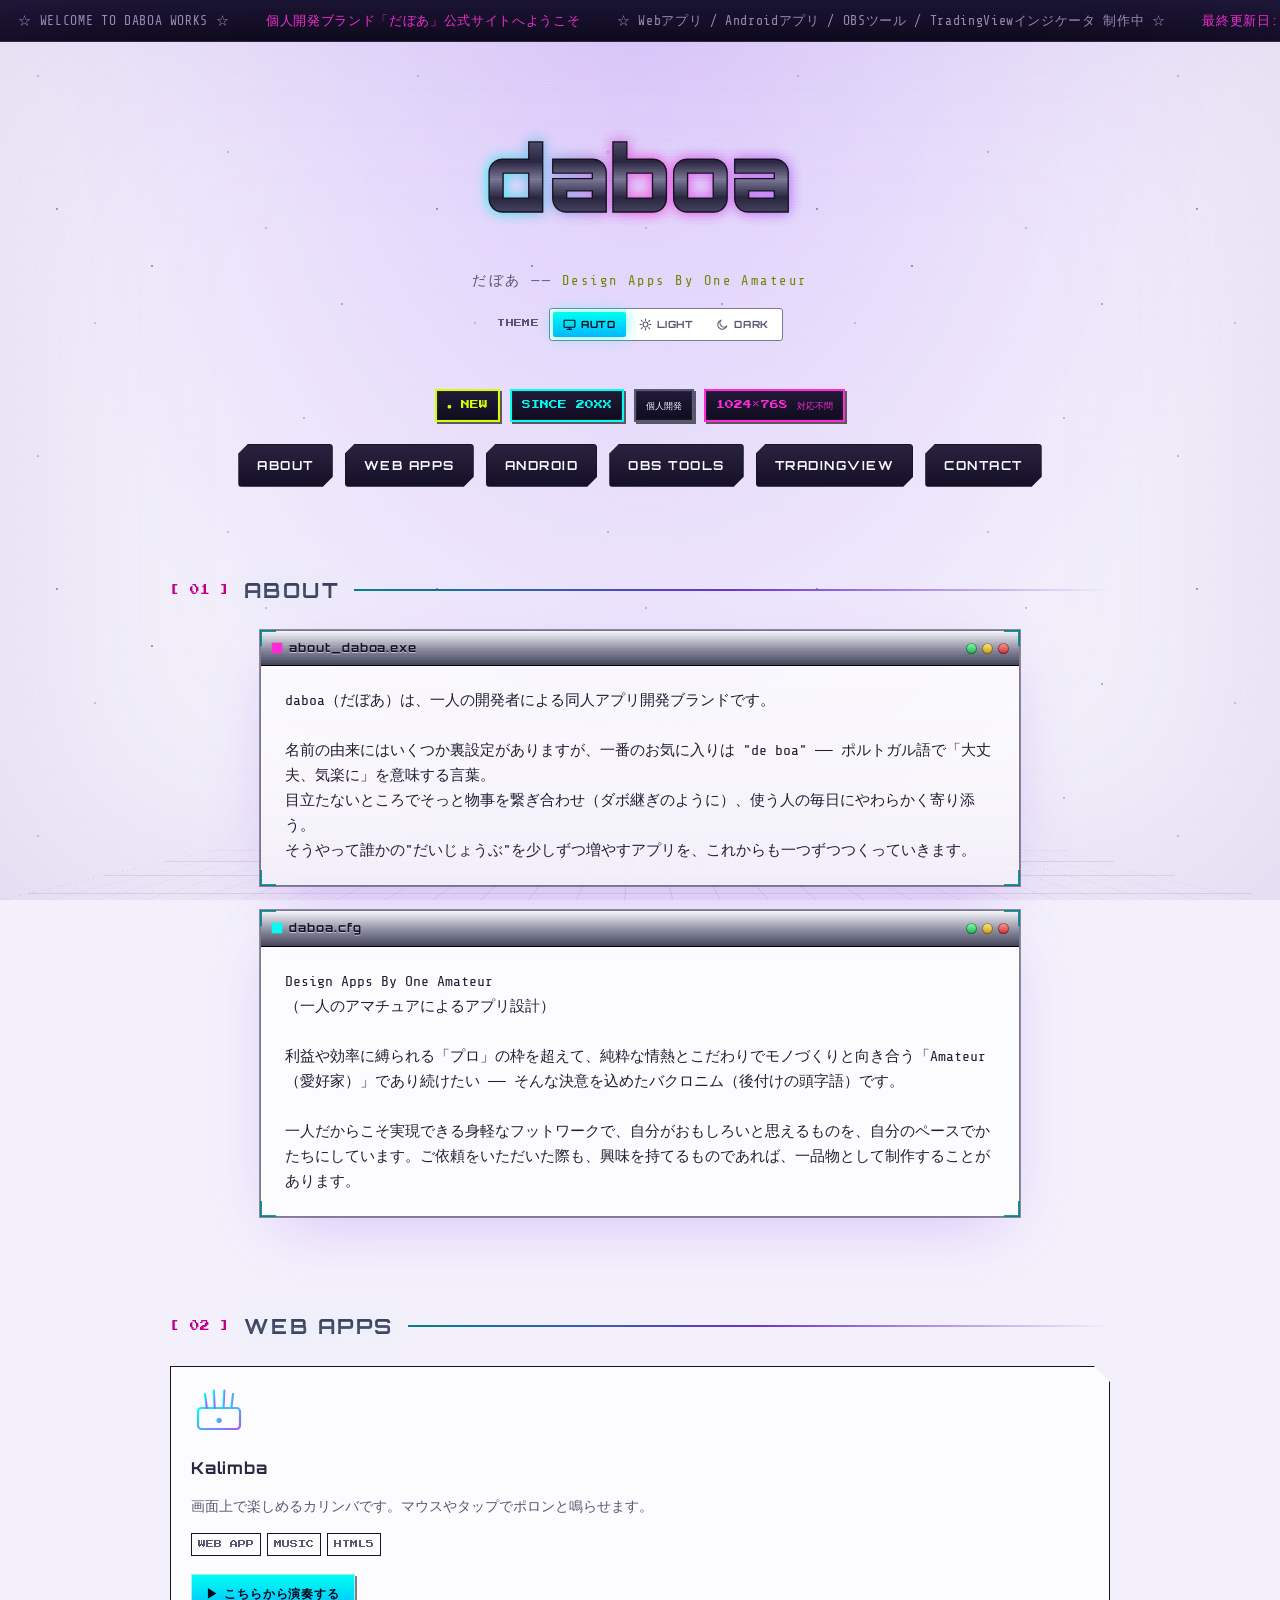
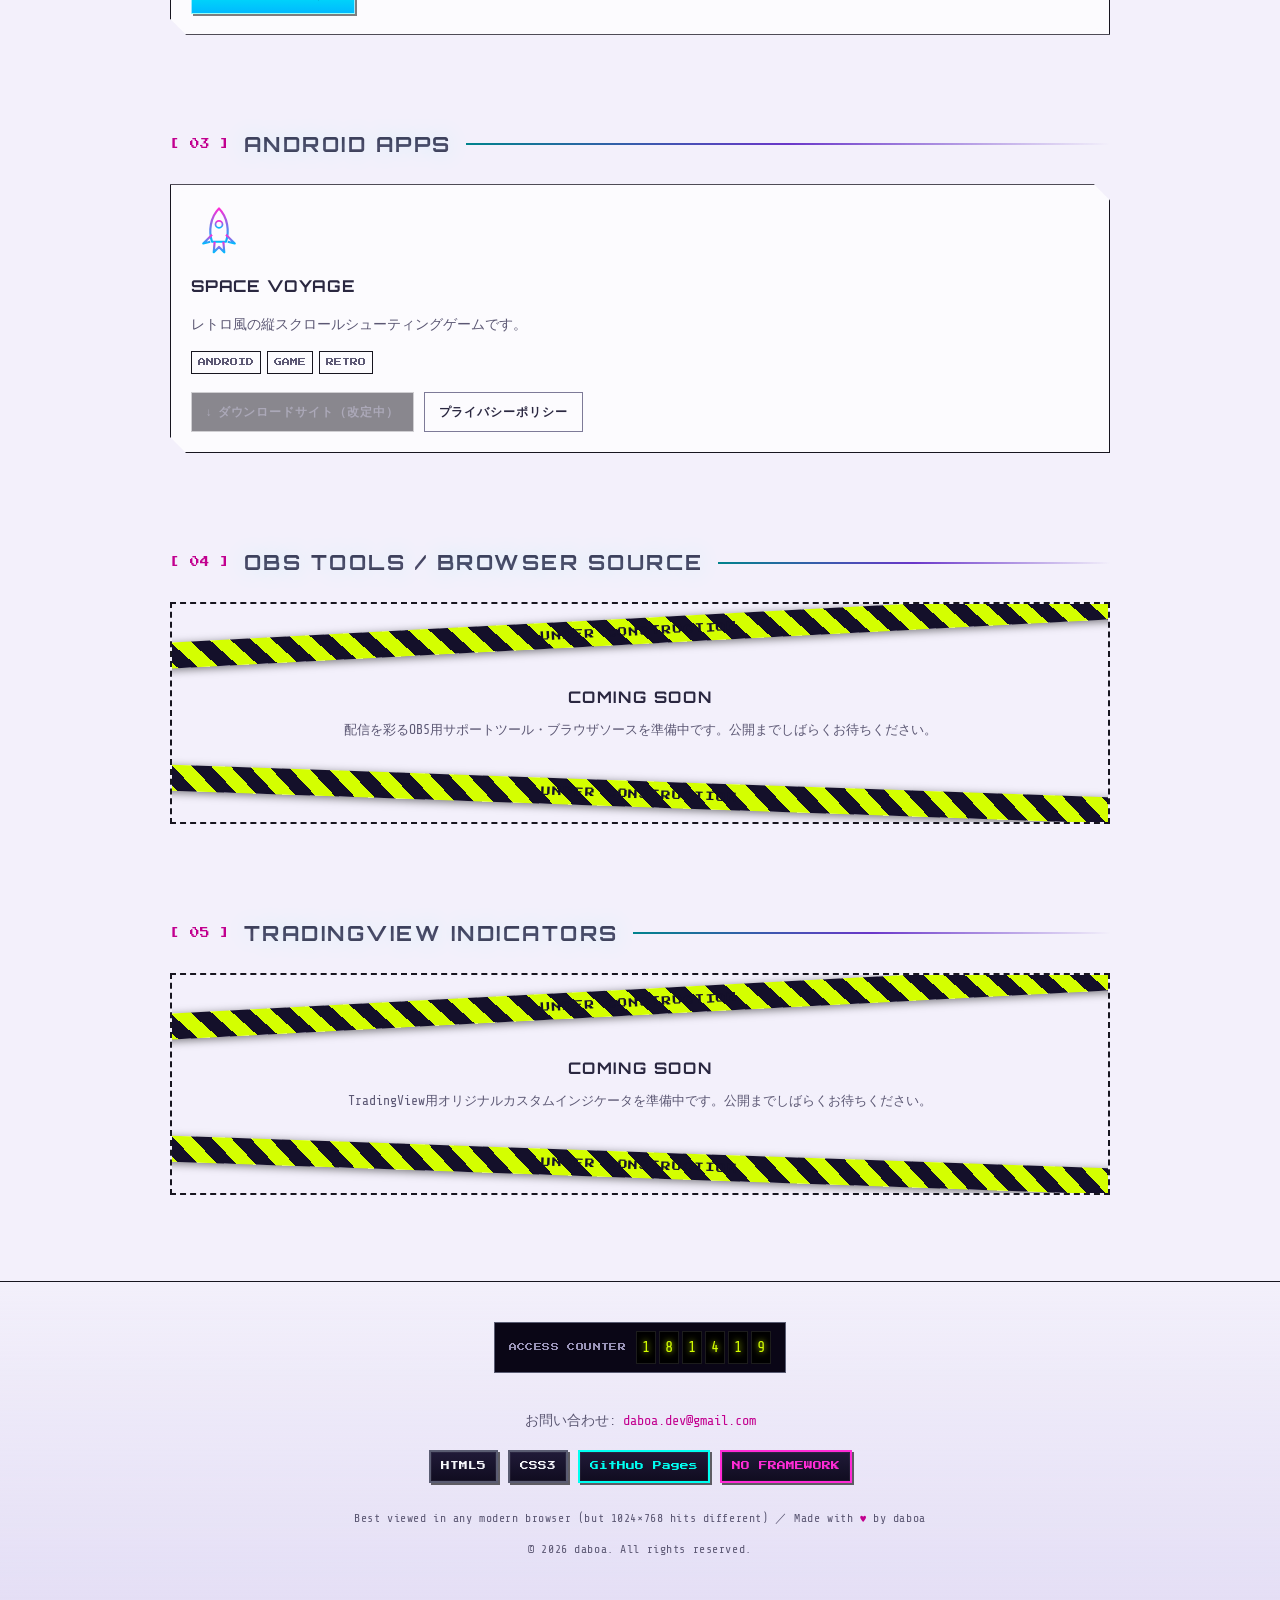
==== commit 9582b8c9: "Add light/dark theme support across all pages Add a system/light/dark theme toggle on the top page, " ====
--- a/index.html
+++ b/index.html
@@ -2,6 +2,16 @@
 <html lang="ja">
 <head>
 <meta charset="UTF-8">
+<script>
+(function(){
+  try{
+    var t = localStorage.getItem('daboaTheme');
+    if(t === 'light' || t === 'dark'){
+      document.documentElement.setAttribute('data-theme', t);
+    }
+  }catch(e){}
+})();
+</script>
 <meta name="viewport" content="width=device-width, initial-scale=1.0">
 <title>daboa（だぼあ） - Design Apps By One Amateur</title>
 <meta name="description" content="daboa（だぼあ）は一人の開発者による同人アプリ開発ブランドです。Webアプリ、Androidアプリ、OBS配信用ツール、TradingViewカスタムインジケータなどを制作しています。">
@@ -47,13 +57,13 @@
     <svg id="logoSvg" viewBox="0 0 640 170" xmlns="http://www.w3.org/2000/svg">
       <defs>
         <linearGradient id="chromeGrad" x1="0" y1="0" x2="0" y2="1">
-          <stop offset="0%" stop-color="#ffffff"/>
-          <stop offset="18%" stop-color="#b9bbc9"/>
-          <stop offset="36%" stop-color="#f6f7fb"/>
-          <stop offset="52%" stop-color="#6c6c78"/>
-          <stop offset="68%" stop-color="#f6f7fb"/>
-          <stop offset="84%" stop-color="#9092a3"/>
-          <stop offset="100%" stop-color="#2a2a33"/>
+          <stop offset="0%" class="chrome-stop-1"/>
+          <stop offset="18%" class="chrome-stop-2"/>
+          <stop offset="36%" class="chrome-stop-1"/>
+          <stop offset="52%" class="chrome-stop-3"/>
+          <stop offset="68%" class="chrome-stop-1"/>
+          <stop offset="84%" class="chrome-stop-2"/>
+          <stop offset="100%" class="chrome-stop-4"/>
         </linearGradient>
         <linearGradient id="neonGrad" x1="0" y1="0" x2="1" y2="0">
           <stop offset="0%" stop-color="#00fff2"/>
@@ -73,6 +83,24 @@
     </svg>
   </div>
   <p class="hero-sub">だぼあ ── <span class="accent">Design Apps By One Amateur</span></p>
+
+  <div class="theme-switch" role="group" aria-label="テーマ切り替え">
+    <span class="theme-switch-label">THEME</span>
+    <div class="theme-switch-track">
+      <button type="button" class="theme-opt" data-theme-choice="system" aria-pressed="true">
+        <svg viewBox="0 0 24 24" fill="none" stroke="currentColor" stroke-width="2" stroke-linecap="round" stroke-linejoin="round"><rect x="2" y="4" width="20" height="13" rx="1.5"/><path d="M8 21h8M12 17v4"/></svg>
+        <span>AUTO</span>
+      </button>
+      <button type="button" class="theme-opt" data-theme-choice="light" aria-pressed="false">
+        <svg viewBox="0 0 24 24" fill="none" stroke="currentColor" stroke-width="2" stroke-linecap="round" stroke-linejoin="round"><circle cx="12" cy="12" r="4.5"/><path d="M12 2v2.5M12 19.5V22M4.2 4.2l1.8 1.8M18 18l1.8 1.8M2 12h2.5M19.5 12H22M4.2 19.8L6 18M18 6l1.8-1.8"/></svg>
+        <span>LIGHT</span>
+      </button>
+      <button type="button" class="theme-opt" data-theme-choice="dark" aria-pressed="false">
+        <svg viewBox="0 0 24 24" fill="none" stroke="currentColor" stroke-width="2" stroke-linecap="round" stroke-linejoin="round"><path d="M20 14.5A8.5 8.5 0 1 1 9.5 4a6.7 6.7 0 0 0 10.5 10.5Z"/></svg>
+        <span>DARK</span>
+      </button>
+    </div>
+  </div>
 
   <div class="badge-row">
     <span class="badge blink">● NEW</span>
--- a/assets/css/style.css
+++ b/assets/css/style.css
@@ -1,30 +1,156 @@
 /* =========================================================
    daboa works — Y2K Cyber/Metallic theme
+   Supports dark / light / system, plus a manual override
+   stored in localStorage("daboaTheme") and applied via
+   <html data-theme="light|dark">. See assets/js/main.js.
    ========================================================= */
 
 :root{
+  /* ---- surfaces (swap per theme) ---- */
   --bg: #050308;
   --bg-deep: #0a0518;
   --panel: rgba(14, 10, 28, 0.72);
   --panel-solid: #100b22;
-
+  --footer-tint-a: rgba(10,6,20,0);
+  --footer-tint-b: rgba(10,6,20,.6);
+
+  /* ---- metallic ramp (brightest -> deepest), swap per theme ---- */
   --chrome-1: #f6f7fb;
   --chrome-2: #c7c9d6;
   --chrome-3: #8b8da0;
   --chrome-4: #45465a;
 
+  /* ---- body text (swap per theme) ---- */
+  --text: #e9e8f5;
+  --text-dim: #9a94b8;
+
+  /* ---- fixed vivid accents: always used on fixed-dark chrome
+     chips (ticker / badges / nav / buttons-fill / tape) so they
+     never need to change with theme ---- */
   --cyan: #00fff2;
   --blue: #00baff;
   --pink: #ff2bd6;
   --purple: #a259ff;
   --lime: #d4ff00;
 
-  --text: #e9e8f5;
-  --text-dim: #9a94b8;
+  /* ---- "ink" accents: same hue family, tuned so they stay
+     readable as TEXT directly on the swapping page surface
+     (equal to the vivid value in dark theme; darkened for light) ---- */
+  --ink-cyan: #00fff2;
+  --ink-pink: #ff2bd6;
+  --ink-purple: #a259ff;
+  --ink-lime: #d4ff00;
+
+  /* fixed constant: dark text placed on bright accent fills */
+  --on-accent: #0a0518;
+
+  /* decorative background layers */
+  --star-dot: #ffffff;
+  --grid-line: rgba(0,255,242,.35);
+  --grid-haze: rgba(80,20,120,.55);
+  --scanline-color: rgba(255,255,255,.035);
+  --vignette-color: rgba(0,0,0,.85);
+
+  color-scheme: dark;
 
   --font-display: "Orbitron", "Rajdhani", sans-serif;
   --font-mono: "Share Tech Mono", "MS Gothic", monospace;
   --font-pixel: "Press Start 2P", cursive;
+}
+
+/* ---- light theme: system preference, unless explicitly forced dark ---- */
+@media (prefers-color-scheme: light){
+  :root:not([data-theme="dark"]){
+    --bg: #f3f0fb;
+    --bg-deep: #e6e1f5;
+    --panel: rgba(255,255,255,.7);
+    --panel-solid: #ffffff;
+    --footer-tint-a: rgba(230,225,245,0);
+    --footer-tint-b: rgba(214,206,240,.55);
+
+    --chrome-1: #2a2740;
+    --chrome-2: #514d6c;
+    --chrome-3: #7d7a98;
+    --chrome-4: #17151f;
+
+    --text: #221f33;
+    --text-dim: #5b5773;
+
+    --ink-cyan: #00838c;
+    --ink-pink: #c2008f;
+    --ink-purple: #6a37c9;
+    --ink-lime: #6a8a00;
+
+    --star-dot: #3a2f57;
+    --grid-line: rgba(120,60,190,.28);
+    --grid-haze: rgba(190,150,255,.4);
+    --scanline-color: rgba(30,10,50,.05);
+    --vignette-color: rgba(120,90,180,.15);
+
+    color-scheme: light;
+  }
+}
+
+/* ---- explicit override: forced light, regardless of system ---- */
+:root[data-theme="light"]{
+  --bg: #f3f0fb;
+  --bg-deep: #e6e1f5;
+  --panel: rgba(255,255,255,.7);
+  --panel-solid: #ffffff;
+  --footer-tint-a: rgba(230,225,245,0);
+  --footer-tint-b: rgba(214,206,240,.55);
+
+  --chrome-1: #2a2740;
+  --chrome-2: #514d6c;
+  --chrome-3: #7d7a98;
+  --chrome-4: #17151f;
+
+  --text: #221f33;
+  --text-dim: #5b5773;
+
+  --ink-cyan: #00838c;
+  --ink-pink: #c2008f;
+  --ink-purple: #6a37c9;
+  --ink-lime: #6a8a00;
+
+  --star-dot: #3a2f57;
+  --grid-line: rgba(120,60,190,.28);
+  --grid-haze: rgba(190,150,255,.4);
+  --scanline-color: rgba(30,10,50,.05);
+  --vignette-color: rgba(120,90,180,.15);
+
+  color-scheme: light;
+}
+
+/* ---- explicit override: forced dark, regardless of system ---- */
+:root[data-theme="dark"]{
+  --bg: #050308;
+  --bg-deep: #0a0518;
+  --panel: rgba(14, 10, 28, 0.72);
+  --panel-solid: #100b22;
+  --footer-tint-a: rgba(10,6,20,0);
+  --footer-tint-b: rgba(10,6,20,.6);
+
+  --chrome-1: #f6f7fb;
+  --chrome-2: #c7c9d6;
+  --chrome-3: #8b8da0;
+  --chrome-4: #45465a;
+
+  --text: #e9e8f5;
+  --text-dim: #9a94b8;
+
+  --ink-cyan: #00fff2;
+  --ink-pink: #ff2bd6;
+  --ink-purple: #a259ff;
+  --ink-lime: #d4ff00;
+
+  --star-dot: #ffffff;
+  --grid-line: rgba(0,255,242,.35);
+  --grid-haze: rgba(80,20,120,.55);
+  --scanline-color: rgba(255,255,255,.035);
+  --vignette-color: rgba(0,0,0,.85);
+
+  color-scheme: dark;
 }
 
 *{ box-sizing: border-box; }
@@ -43,11 +169,12 @@
   overflow-x: hidden;
   cursor: default;
   position: relative;
+  transition: background-color .25s ease, color .25s ease;
 }
 
 ::selection{
   background: var(--pink);
-  color: #0a0518;
+  color: var(--on-accent);
 }
 
 /* custom scrollbar */
@@ -60,8 +187,8 @@
 }
 ::-webkit-scrollbar-thumb:hover{ background: linear-gradient(var(--cyan), var(--blue)); }
 
-a{ color: var(--cyan); text-decoration: none; }
-a:hover{ color: var(--pink); text-decoration: underline; }
+a{ color: var(--ink-cyan); text-decoration: none; }
+a:hover{ color: var(--ink-pink); text-decoration: underline; }
 
 h1,h2,h3{ font-family: var(--font-display); margin: 0; }
 
@@ -78,14 +205,14 @@
 
 .bg-stars{
   background-image:
-    radial-gradient(1px 1px at 10% 20%, #fff, transparent),
-    radial-gradient(1px 1px at 80% 10%, #fff, transparent),
-    radial-gradient(1.5px 1.5px at 40% 70%, #fff, transparent),
-    radial-gradient(1px 1px at 60% 40%, #fff, transparent),
-    radial-gradient(1.5px 1.5px at 90% 80%, var(--cyan), transparent),
-    radial-gradient(1px 1px at 25% 85%, var(--pink), transparent),
-    radial-gradient(1px 1px at 70% 60%, #fff, transparent),
-    radial-gradient(1.5px 1.5px at 15% 55%, #fff, transparent);
+    radial-gradient(1px 1px at 10% 20%, var(--star-dot), transparent),
+    radial-gradient(1px 1px at 80% 10%, var(--star-dot), transparent),
+    radial-gradient(1.5px 1.5px at 40% 70%, var(--star-dot), transparent),
+    radial-gradient(1px 1px at 60% 40%, var(--star-dot), transparent),
+    radial-gradient(1.5px 1.5px at 90% 80%, var(--ink-cyan), transparent),
+    radial-gradient(1px 1px at 25% 85%, var(--ink-pink), transparent),
+    radial-gradient(1px 1px at 70% 60%, var(--star-dot), transparent),
+    radial-gradient(1.5px 1.5px at 15% 55%, var(--star-dot), transparent);
   background-repeat: repeat;
   background-size: 380px 380px;
   opacity: .8;
@@ -97,7 +224,7 @@
 }
 
 .bg-grid{
-  background-image: radial-gradient(ellipse at 50% 0%, rgba(80,20,120,.55), var(--bg) 70%);
+  background-image: radial-gradient(ellipse at 50% 0%, var(--grid-haze), var(--bg) 70%);
 }
 .bg-grid::after{
   content:"";
@@ -105,8 +232,8 @@
   left: 0; right: 0; bottom: 0;
   height: 55%;
   background-image:
-    linear-gradient(rgba(0,255,242,.35) 1px, transparent 1px),
-    linear-gradient(90deg, rgba(0,255,242,.35) 1px, transparent 1px);
+    linear-gradient(var(--grid-line) 1px, transparent 1px),
+    linear-gradient(90deg, var(--grid-line) 1px, transparent 1px);
   background-size: 48px 48px;
   transform: perspective(280px) rotateX(62deg);
   transform-origin: bottom;
@@ -122,8 +249,8 @@
   pointer-events: none;
   background: repeating-linear-gradient(
     to bottom,
-    rgba(255,255,255,0.035) 0px,
-    rgba(255,255,255,0.035) 1px,
+    var(--scanline-color) 0px,
+    var(--scanline-color) 1px,
     transparent 2px,
     transparent 3px
   );
@@ -134,17 +261,17 @@
   inset: 0;
   z-index: 61;
   pointer-events: none;
-  box-shadow: inset 0 0 18vw rgba(0,0,0,.85);
-}
-
-/* =========================================================
-   Loading splash
+  box-shadow: inset 0 0 18vw var(--vignette-color);
+}
+
+/* =========================================================
+   Loading splash — always a fixed dark "boot screen"
    ========================================================= */
 #loader{
   position: fixed;
   inset: 0;
   z-index: 999;
-  background: var(--bg);
+  background: #050308;
   display: flex;
   flex-direction: column;
   align-items: center;
@@ -167,8 +294,8 @@
 .loader-bar{
   width: min(260px, 70vw);
   height: 10px;
-  border: 2px solid var(--chrome-2);
-  background: var(--bg-deep);
+  border: 2px solid #c7c9d6;
+  background: #0a0518;
   padding: 2px;
 }
 .loader-bar span{
@@ -181,7 +308,7 @@
 .loader-text{
   font-family: var(--font-mono);
   font-size: .75rem;
-  color: var(--text-dim);
+  color: #9a94b8;
   letter-spacing: .15em;
 }
 @keyframes load-fill{ to{ width: 100%; } }
@@ -195,12 +322,12 @@
 }
 
 /* =========================================================
-   Marquee ticker
+   Marquee ticker — always a fixed dark LED-sign strip
    ========================================================= */
 .ticker{
   position: relative;
   z-index: 5;
-  border-bottom: 1px solid var(--chrome-4);
+  border-bottom: 1px solid #2a2440;
   background: linear-gradient(180deg, #14102a, #0a0616);
   overflow: hidden;
   white-space: nowrap;
@@ -215,7 +342,7 @@
   color: var(--cyan);
   will-change: transform;
 }
-.ticker-track span{ margin: 0 1.4em; color: var(--text-dim); white-space: nowrap; }
+.ticker-track span{ margin: 0 1.4em; color: #9a94b8; white-space: nowrap; }
 .ticker-track span.hi{ color: var(--pink); }
 @keyframes ticker-scroll{
   from{ transform: translateX(0); }
@@ -243,6 +370,10 @@
   font-family: var(--font-display);
   font-weight: 900;
 }
+.chrome-stop-1{ stop-color: var(--chrome-1); }
+.chrome-stop-2{ stop-color: var(--chrome-2); }
+.chrome-stop-3{ stop-color: var(--chrome-3); }
+.chrome-stop-4{ stop-color: var(--chrome-4); }
 
 .hero-sub{
   font-family: var(--font-mono);
@@ -251,22 +382,22 @@
   font-size: .85rem;
   margin-top: 4px;
 }
-.hero-sub .accent{ color: var(--lime); }
+.hero-sub .accent{ color: var(--ink-lime); }
 
 .badge-row{
   display: flex;
   flex-wrap: wrap;
   gap: 10px;
   justify-content: center;
-  margin: 22px 0 30px;
+  margin: 22px 0 22px;
 }
 .badge{
   font-family: var(--font-pixel);
   font-size: .55rem;
   padding: 7px 10px;
-  border: 2px solid var(--chrome-3);
+  border: 2px solid #5a5c72;
   background: linear-gradient(180deg, #201a38, #100c20);
-  color: var(--chrome-1);
+  color: #f6f7fb;
   box-shadow: 2px 2px 0 rgba(0,0,0,.6), inset 0 0 0 1px rgba(255,255,255,.05);
   white-space: nowrap;
 }
@@ -274,6 +405,52 @@
 .badge.pink{ color: var(--pink); border-color: var(--pink); }
 .badge.cyan{ color: var(--cyan); border-color: var(--cyan); }
 @keyframes blink{ 50%{ opacity: .25; } }
+
+/* ---- theme switch ---- */
+.theme-switch{
+  display: inline-flex;
+  align-items: center;
+  gap: 10px;
+  margin: 2px 0 26px;
+}
+.theme-switch-label{
+  font-family: var(--font-pixel);
+  font-size: .5rem;
+  color: var(--text-dim);
+  letter-spacing: .05em;
+}
+.theme-switch-track{
+  display: inline-flex;
+  gap: 3px;
+  padding: 3px;
+  border: 1px solid var(--chrome-3);
+  background: var(--panel-solid);
+  border-radius: 3px;
+}
+.theme-opt{
+  display: flex;
+  align-items: center;
+  gap: 5px;
+  border: none;
+  cursor: pointer;
+  padding: 6px 10px;
+  background: transparent;
+  color: var(--text-dim);
+  font-family: var(--font-display);
+  font-weight: 700;
+  font-size: .62rem;
+  letter-spacing: .06em;
+  border-radius: 2px;
+  transition: background-color .15s ease, color .15s ease, box-shadow .15s ease;
+}
+.theme-opt svg{ width: 13px; height: 13px; stroke: currentColor; flex-shrink: 0; }
+.theme-opt:hover{ color: var(--text); }
+.theme-opt[aria-pressed="true"]{
+  background: linear-gradient(180deg, var(--cyan), var(--blue));
+  color: var(--on-accent);
+  box-shadow: 0 0 14px rgba(0,255,242,.55);
+}
+.theme-opt[aria-pressed="true"]:hover{ color: var(--on-accent); }
 
 /* nav */
 .nav{
@@ -289,7 +466,7 @@
   font-weight: 700;
   font-size: .78rem;
   letter-spacing: .12em;
-  color: var(--chrome-1);
+  color: #f6f7fb;
   text-decoration: none;
   padding: 10px 18px;
   background: linear-gradient(180deg, #2a2440, #150f28);
@@ -299,7 +476,7 @@
   transition: all .18s ease;
 }
 .nav a:hover{
-  color: var(--bg);
+  color: var(--on-accent);
   background: linear-gradient(180deg, var(--cyan), var(--blue));
   box-shadow: 0 0 18px rgba(0,255,242,.7), 0 0 42px rgba(0,255,242,.35);
   text-decoration: none;
@@ -324,7 +501,7 @@
   content:"";
   position:absolute;
   width: 14px; height: 14px;
-  border: 2px solid var(--cyan);
+  border: 2px solid var(--ink-cyan);
   z-index: 2;
   opacity: .85;
 }
@@ -339,7 +516,7 @@
   align-items:center;
   justify-content: space-between;
   padding: 7px 10px;
-  background: linear-gradient(180deg, var(--chrome-1), var(--chrome-3) 55%, var(--chrome-4));
+  background: linear-gradient(180deg, #f6f7fb, #8b8da0 55%, #45465a);
   border-bottom: 1px solid #000;
 }
 .win-title{
@@ -394,21 +571,21 @@
 .section-head h2{
   font-size: 1.3rem;
   letter-spacing: .12em;
-  background: linear-gradient(180deg, #fff, var(--chrome-2) 60%, var(--chrome-4));
+  background: linear-gradient(180deg, var(--chrome-1), var(--chrome-2) 60%, var(--chrome-4));
   -webkit-background-clip: text;
   background-clip: text;
   color: transparent;
-  text-shadow: 0 0 24px rgba(0,255,242,.25);
+  text-shadow: 0 0 24px rgba(0,255,242,.2);
 }
 .section-head .num{
   font-family: var(--font-pixel);
   font-size: .6rem;
-  color: var(--pink);
+  color: var(--ink-pink);
 }
 .section-line{
   flex:1;
   height: 2px;
-  background: linear-gradient(90deg, var(--cyan), var(--purple), transparent);
+  background: linear-gradient(90deg, var(--ink-cyan), var(--ink-purple), transparent);
 }
 
 #about .hud-window{ max-width: 760px; }
@@ -423,7 +600,9 @@
 .work-card{
   position:relative;
   border: 1px solid var(--chrome-4);
-  background: linear-gradient(160deg, rgba(30,20,55,.65), rgba(10,7,20,.75));
+  background: var(--panel);
+  backdrop-filter: blur(6px);
+  box-shadow: 0 10px 26px -14px rgba(0,0,0,.4);
   padding: 20px;
   display:flex;
   flex-direction:column;
@@ -433,8 +612,8 @@
 }
 .work-card:hover{
   transform: translateY(-4px);
-  border-color: var(--cyan);
-  box-shadow: 0 0 30px rgba(0,255,242,.25), 0 0 60px rgba(255,43,214,.12);
+  border-color: var(--ink-cyan);
+  box-shadow: 0 0 30px rgba(0,255,242,.2), 0 0 60px rgba(255,43,214,.1);
 }
 .work-icon{
   width: 56px; height: 56px;
@@ -464,14 +643,14 @@
   font-size:.72rem;
   letter-spacing:.08em;
   padding: 9px 14px;
-  color: var(--bg);
+  color: var(--on-accent);
   background: linear-gradient(180deg, var(--cyan), var(--blue));
   border: 1px solid rgba(255,255,255,.6);
   box-shadow: 2px 2px 0 rgba(0,0,0,.5);
   text-decoration:none;
 }
 .btn-y2k:hover{
-  color: var(--bg);
+  color: var(--on-accent);
   text-decoration:none;
   background: linear-gradient(180deg, var(--lime), #8fbf00);
   transform: translate(-1px,-1px);
@@ -484,8 +663,8 @@
   box-shadow:none;
 }
 .btn-y2k.ghost:hover{
-  color: var(--pink);
-  border-color: var(--pink);
+  color: var(--ink-pink);
+  border-color: var(--ink-pink);
   background: rgba(255,43,214,.08);
   transform:none;
   box-shadow:none;
@@ -541,7 +720,7 @@
   margin-top: 40px;
   padding: 40px 20px 60px;
   border-top: 1px solid var(--chrome-4);
-  background: linear-gradient(180deg, transparent, rgba(10,6,20,.6));
+  background: linear-gradient(180deg, var(--footer-tint-a), var(--footer-tint-b));
   text-align:center;
 }
 
@@ -550,14 +729,14 @@
   align-items:center;
   gap:10px;
   background: #0a0616;
-  border: 1px solid var(--chrome-3);
+  border: 1px solid #5a5c72;
   padding: 8px 14px;
   margin-bottom: 22px;
 }
 .counter-label{
   font-family: var(--font-pixel);
   font-size: .5rem;
-  color: var(--text-dim);
+  color: #9a94b8;
   letter-spacing:.05em;
 }
 .counter-digits{ display:flex; gap:3px; }
@@ -584,14 +763,30 @@
   color: var(--text-dim);
   margin-bottom: 6px;
 }
-.contact-line a{ color: var(--pink); }
+.contact-line a{ color: var(--ink-pink); }
 
 .footer-note{
   font-size: .72rem;
-  color: var(--chrome-4);
+  color: var(--text-dim);
   letter-spacing:.05em;
 }
-.footer-note .heart{ color: var(--pink); }
+.footer-note .heart{ color: var(--ink-pink); }
+
+.back-link{
+  display:inline-flex;
+  align-items:center;
+  gap:6px;
+  font-family: var(--font-display);
+  font-weight:700;
+  font-size:.72rem;
+  letter-spacing:.08em;
+  color: var(--chrome-1);
+  border: 1px solid var(--chrome-3);
+  padding: 8px 14px;
+  margin-bottom: 20px;
+  text-decoration: none;
+}
+.back-link:hover{ color: var(--ink-pink); border-color: var(--ink-pink); text-decoration:none; }
 
 .to-top{
   position: fixed;
@@ -602,7 +797,7 @@
   display:flex;
   align-items:center;
   justify-content:center;
-  background: linear-gradient(180deg, var(--chrome-1), var(--chrome-3));
+  background: linear-gradient(180deg, #f6f7fb, #8b8da0 55%, #45465a);
   border: 1px solid #000;
   box-shadow: 0 4px 14px rgba(0,0,0,.5);
   opacity: 0;
@@ -627,6 +822,32 @@
 }
 
 /* =========================================================
+   Legal / plain content pages (privacy policy etc.)
+   ========================================================= */
+.legal-body h1{
+  font-size: 1.15rem;
+  letter-spacing: .08em;
+  color: var(--chrome-1);
+  margin-bottom: 4px;
+}
+.legal-body h2{
+  font-size: .95rem;
+  letter-spacing: .06em;
+  color: var(--ink-cyan);
+  margin: 1.6em 0 .6em;
+}
+.legal-body p, .legal-body li{
+  font-size: .88rem;
+  color: var(--text);
+}
+.legal-body ul{ padding-left: 1.2em; }
+.legal-body .updated{
+  color: var(--text-dim);
+  font-size: .8rem;
+  margin-bottom: 1.6em;
+}
+
+/* =========================================================
    Responsive
    ========================================================= */
 @media (max-width: 640px){
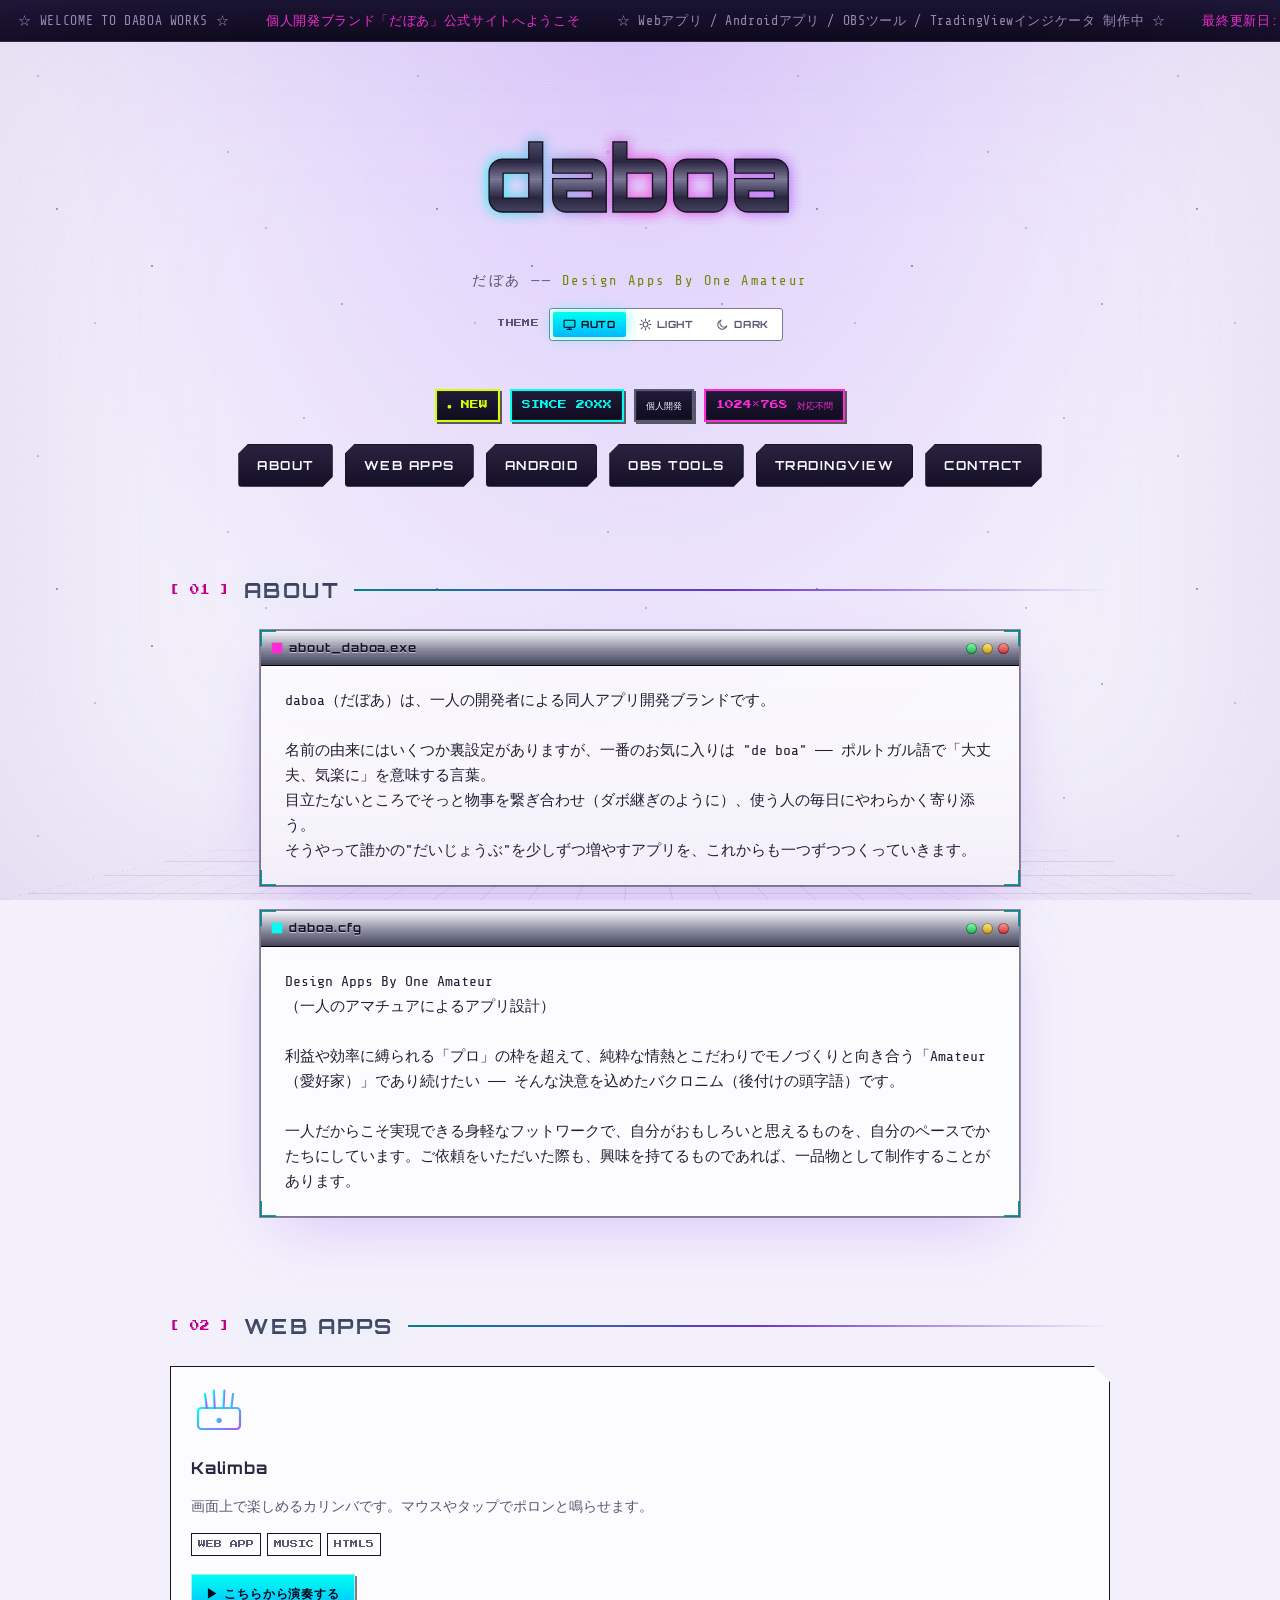
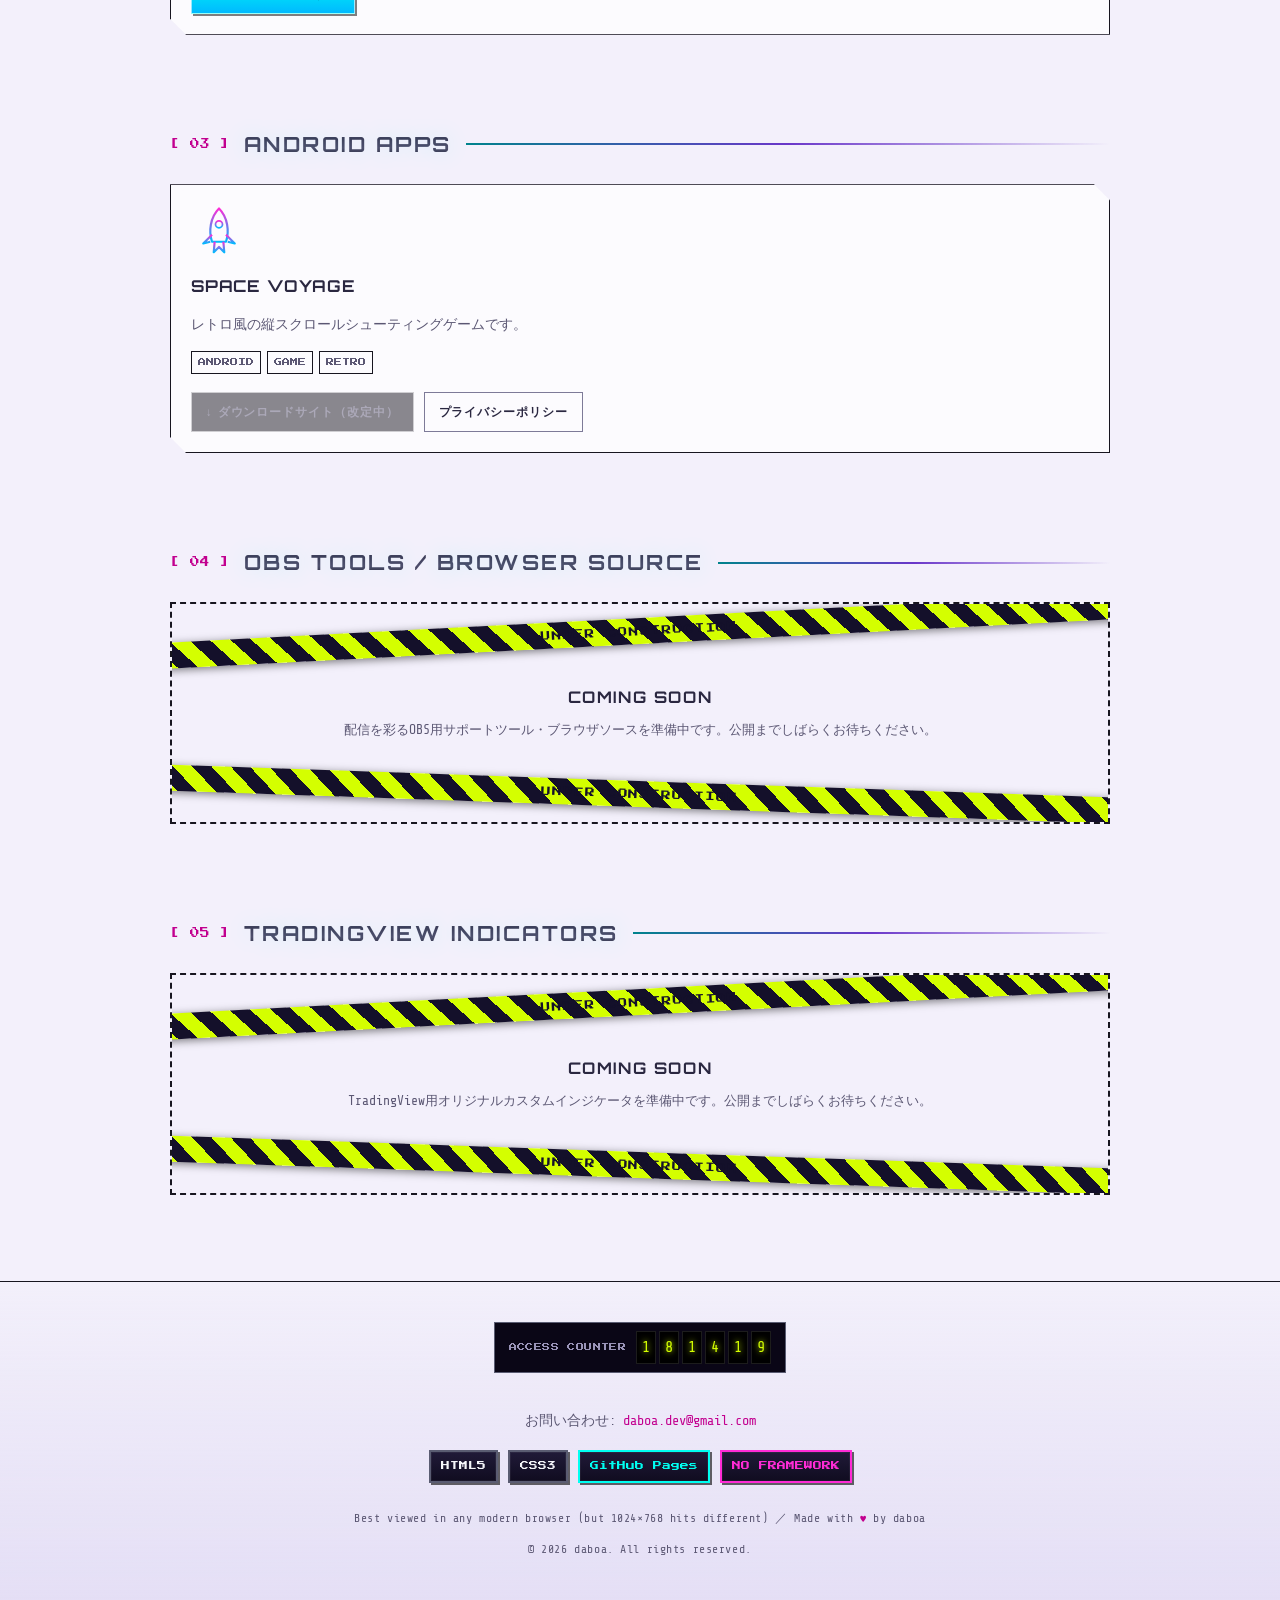
==== commit 72334fc2: "Automate footer copyright year and centralize last-updated date Copyright year is now computed at ru" ====
--- a/index.html
+++ b/index.html
@@ -47,7 +47,7 @@
     <span>☆ WELCOME TO DABOA WORKS ☆</span>
     <span class="hi">個人開発ブランド「だぼあ」公式サイトへようこそ</span>
     <span>☆ Webアプリ / Androidアプリ / OBSツール / TradingViewインジケータ 制作中 ☆</span>
-    <span class="hi">最終更新日: 2026年8月14日</span>
+    <span class="hi">最終更新日: <span class="last-updated"></span></span>
     <span>☆ Best viewed with curiosity ☆</span>
   </div>
 </div>
@@ -292,7 +292,7 @@
   </div>
 
   <p class="footer-note">Best viewed in any modern browser (but 1024×768 hits different) ／ Made with <span class="heart">♥</span> by daboa</p>
-  <p class="footer-note">© 2026 daboa. All rights reserved.</p>
+  <p class="footer-note">© <span class="cur-year"></span> daboa. All rights reserved.</p>
 </footer>
 
 <button class="to-top" id="toTop" aria-label="ページトップへ戻る">
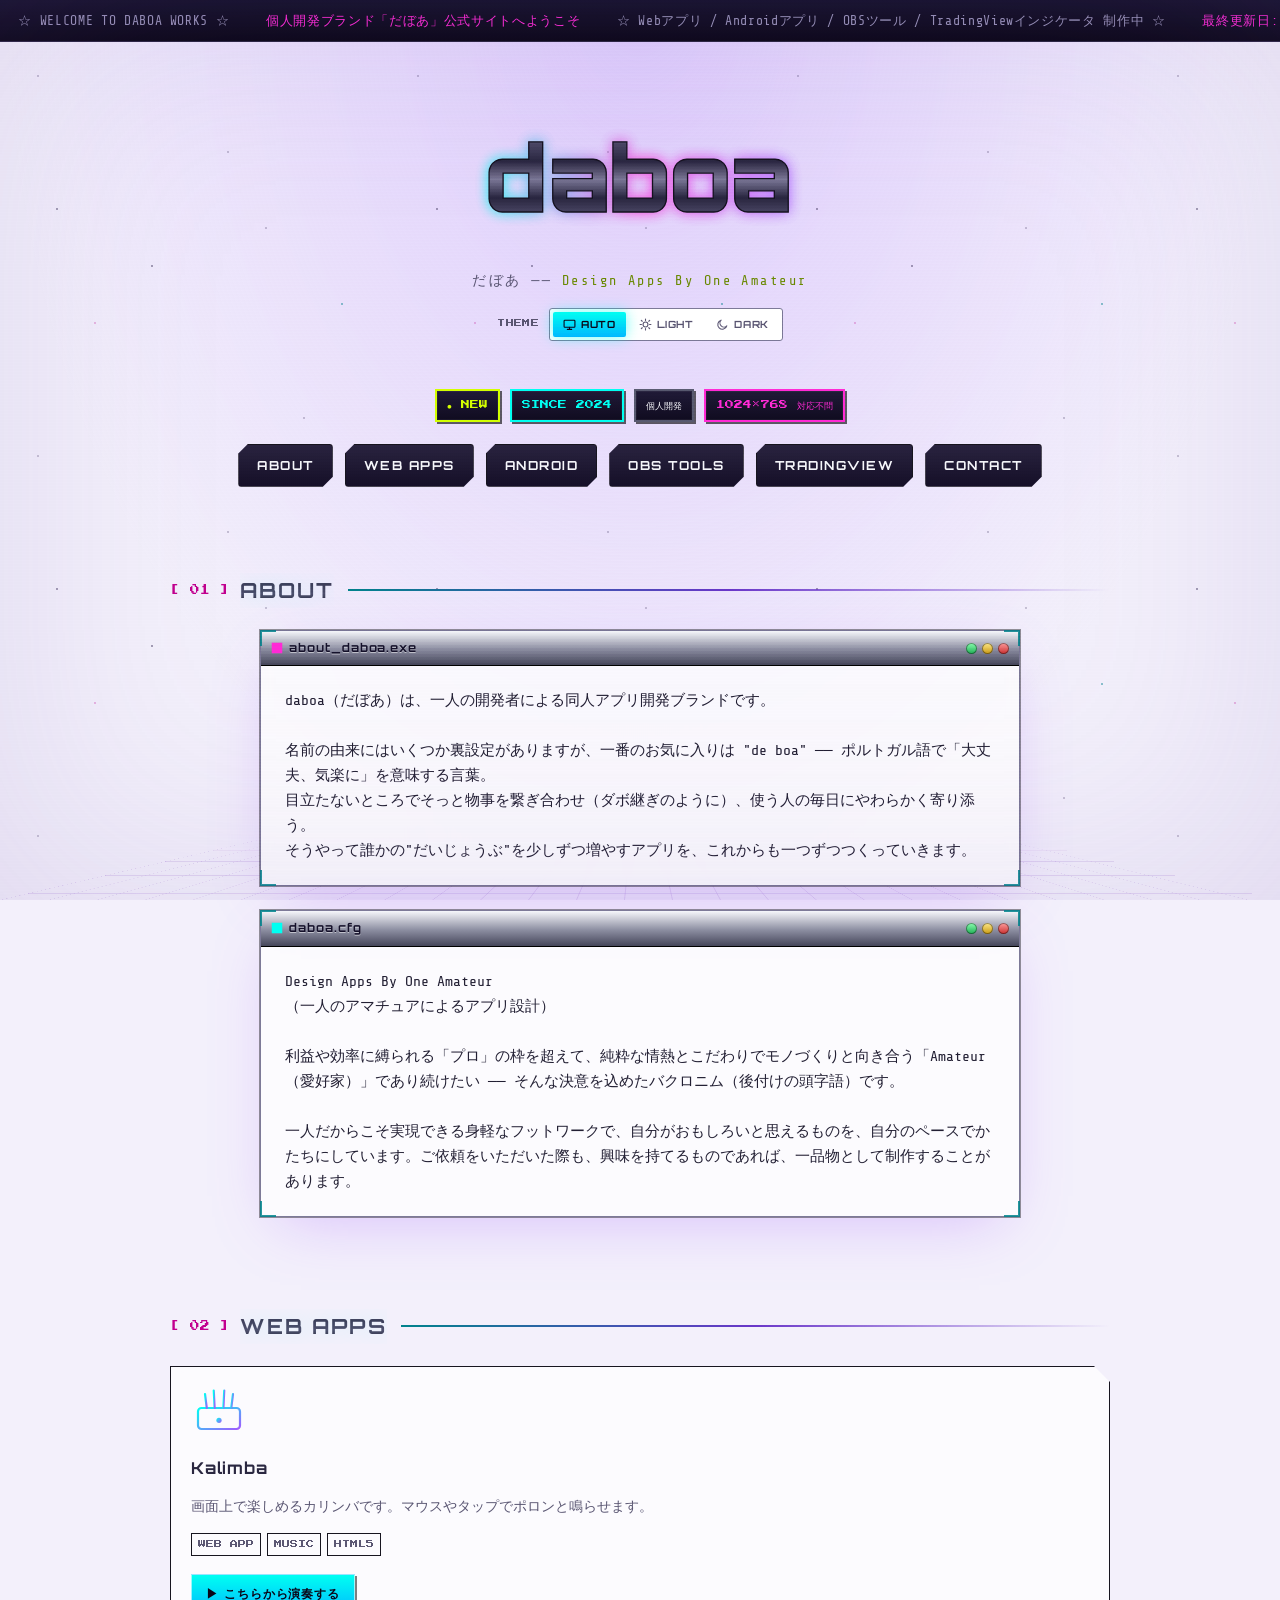
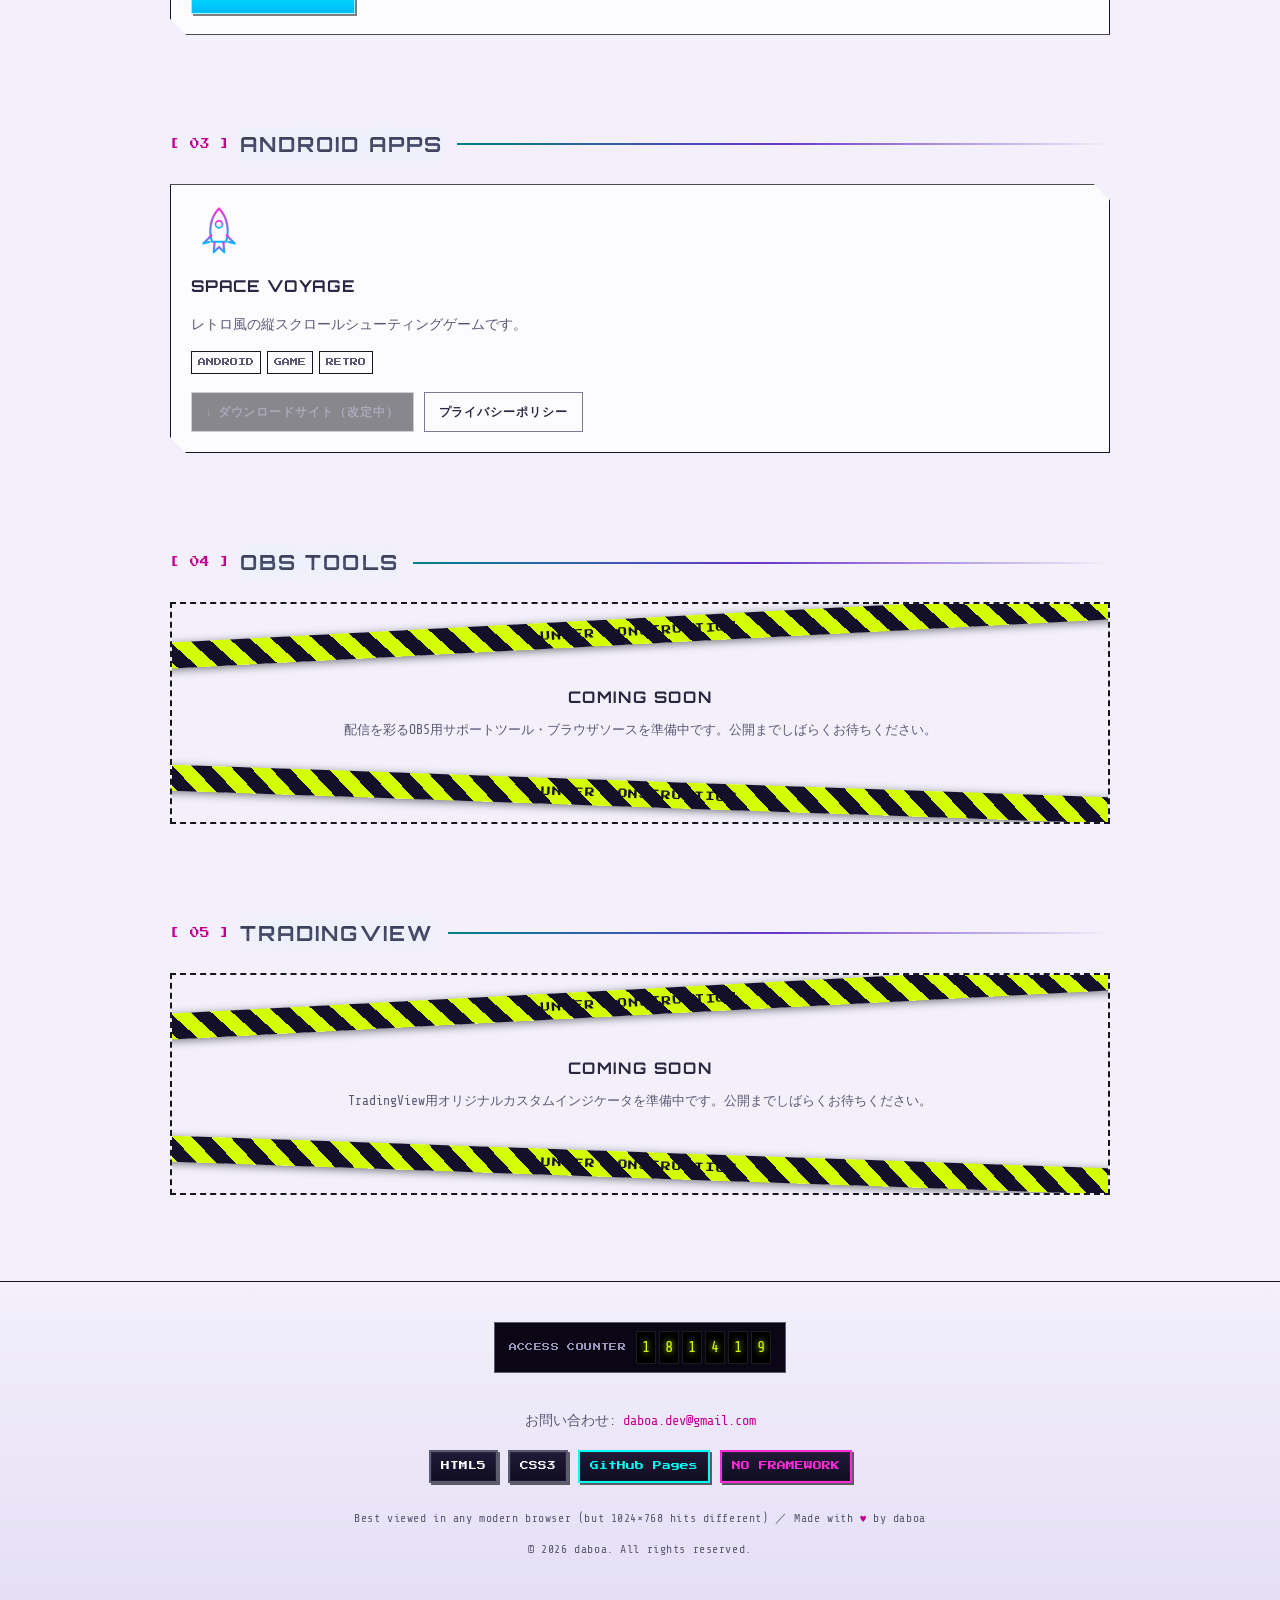
==== commit e49893f1: "Fix section heading wrap on narrow screens, update SINCE badge Group the "[ NN ]" number and heading" ====
--- a/index.html
+++ b/index.html
@@ -104,7 +104,7 @@
 
   <div class="badge-row">
     <span class="badge blink">● NEW</span>
-    <span class="badge cyan">SINCE 20XX</span>
+    <span class="badge cyan">SINCE 2024</span>
     <span class="badge">個人開発</span>
     <span class="badge pink">1024×768 対応不問</span>
   </div>
@@ -123,8 +123,10 @@
 
   <section id="about">
     <div class="section-head">
-      <span class="num">[ 01 ]</span>
-      <h2>ABOUT</h2>
+      <div class="section-title">
+        <span class="num">[ 01 ]</span>
+        <h2>ABOUT</h2>
+      </div>
       <div class="section-line"></div>
     </div>
 
@@ -168,8 +170,10 @@
 
   <section id="webapps">
     <div class="section-head">
-      <span class="num">[ 02 ]</span>
-      <h2>WEB APPS</h2>
+      <div class="section-title">
+        <span class="num">[ 02 ]</span>
+        <h2>WEB APPS</h2>
+      </div>
       <div class="section-line"></div>
     </div>
 
@@ -205,8 +209,10 @@
 
   <section id="android">
     <div class="section-head">
-      <span class="num">[ 03 ]</span>
-      <h2>ANDROID APPS</h2>
+      <div class="section-title">
+        <span class="num">[ 03 ]</span>
+        <h2>ANDROID APPS</h2>
+      </div>
       <div class="section-line"></div>
     </div>
 
@@ -242,8 +248,10 @@
 
   <section id="obs">
     <div class="section-head">
-      <span class="num">[ 04 ]</span>
-      <h2>OBS TOOLS / BROWSER SOURCE</h2>
+      <div class="section-title">
+        <span class="num">[ 04 ]</span>
+        <h2>OBS TOOLS</h2>
+      </div>
       <div class="section-line"></div>
     </div>
 
@@ -259,8 +267,10 @@
 
   <section id="tradingview">
     <div class="section-head">
-      <span class="num">[ 05 ]</span>
-      <h2>TRADINGVIEW INDICATORS</h2>
+      <div class="section-title">
+        <span class="num">[ 05 ]</span>
+        <h2>TRADINGVIEW</h2>
+      </div>
       <div class="section-line"></div>
     </div>
 
--- a/assets/css/style.css
+++ b/assets/css/style.css
@@ -564,13 +564,24 @@
 
 .section-head{
   display:flex;
+  flex-wrap: wrap;
   align-items:center;
   gap: 14px;
   margin-bottom: 22px;
 }
+.section-title{
+  display:flex;
+  align-items:center;
+  gap: 10px;
+  min-width: 0;
+  max-width: 100%;
+}
 .section-head h2{
-  font-size: 1.3rem;
-  letter-spacing: .12em;
+  font-size: clamp(0.8rem, 4.2vw, 1.3rem);
+  letter-spacing: .1em;
+  white-space: nowrap;
+  overflow: hidden;
+  text-overflow: ellipsis;
   background: linear-gradient(180deg, var(--chrome-1), var(--chrome-2) 60%, var(--chrome-4));
   -webkit-background-clip: text;
   background-clip: text;
@@ -581,9 +592,11 @@
   font-family: var(--font-pixel);
   font-size: .6rem;
   color: var(--ink-pink);
+  flex-shrink: 0;
 }
 .section-line{
-  flex:1;
+  flex: 1 1 40px;
+  min-width: 40px;
   height: 2px;
   background: linear-gradient(90deg, var(--ink-cyan), var(--ink-purple), transparent);
 }
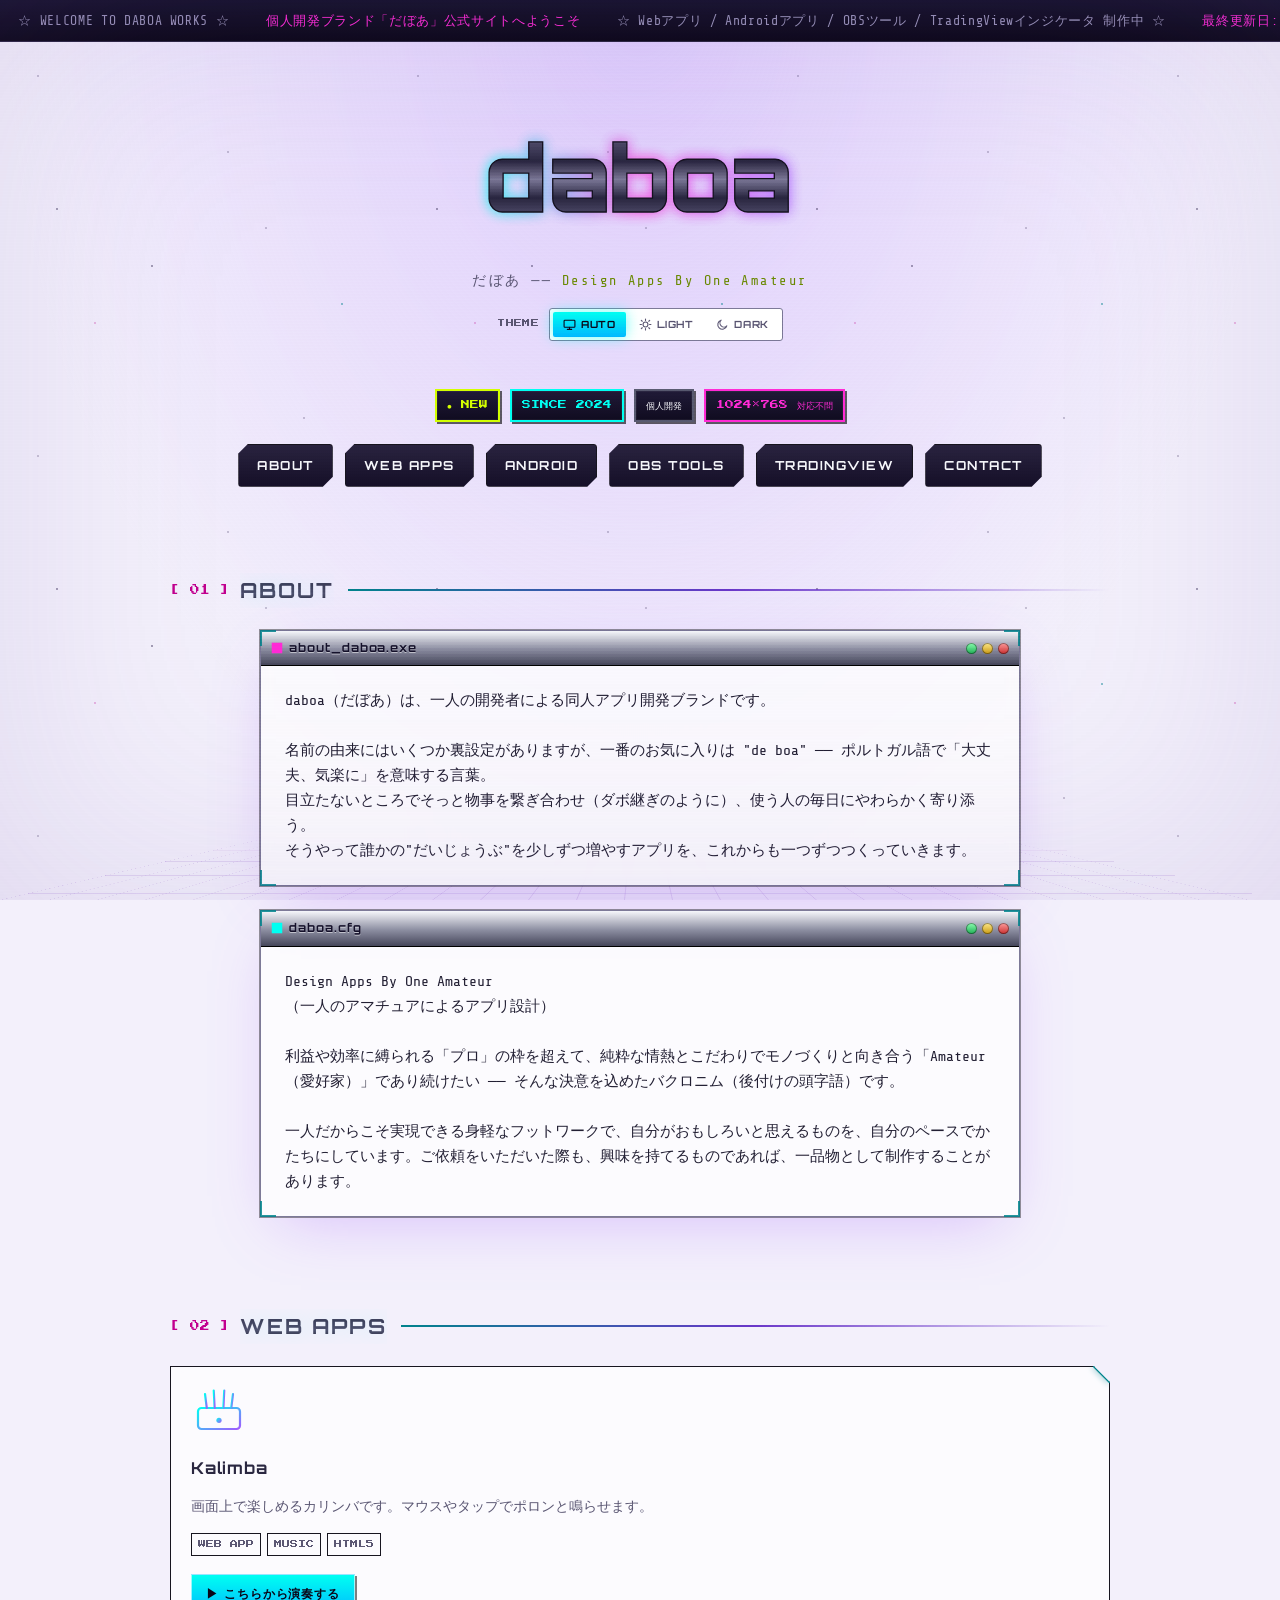
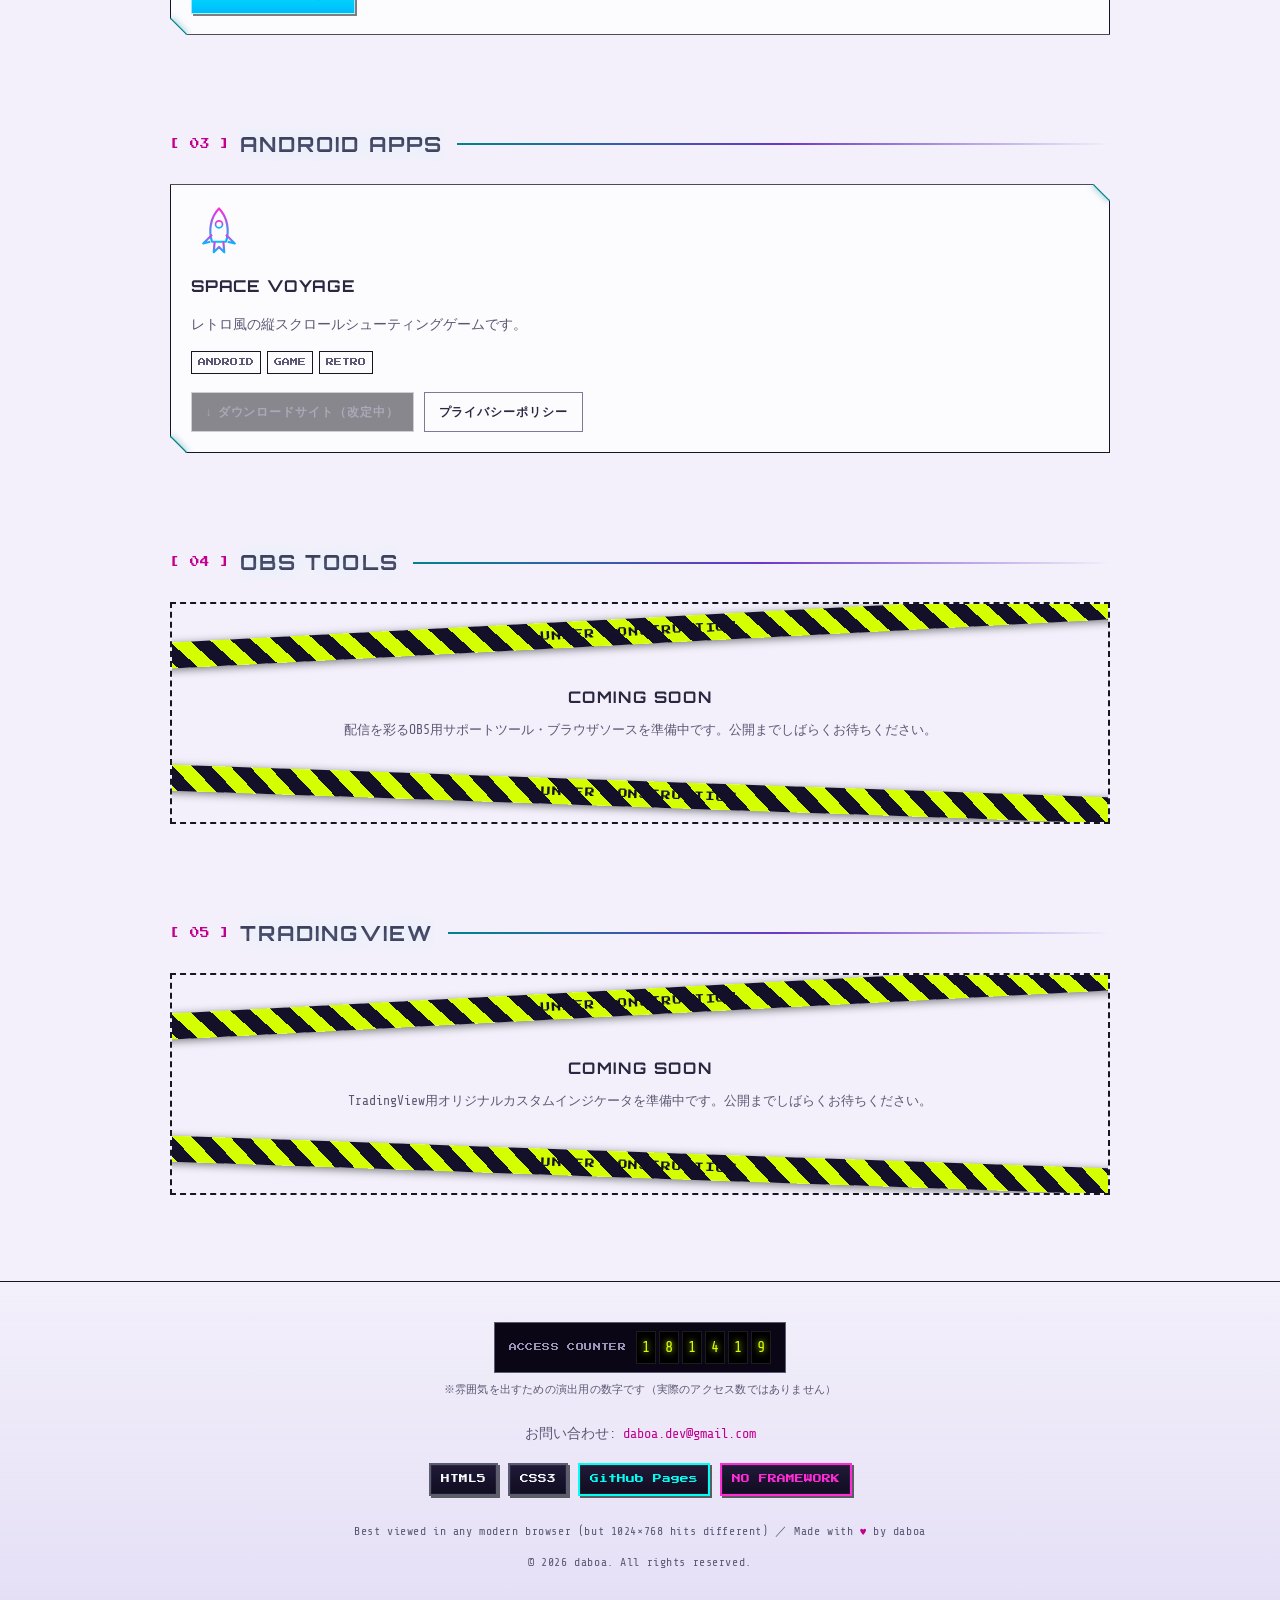
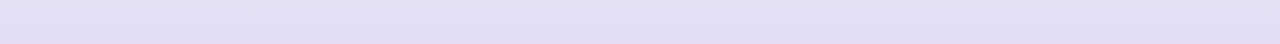
==== commit 6754daab: "Add disclaimer note under the access counter Clarify that the digits are a decorative flourish, not " ====
--- a/index.html
+++ b/index.html
@@ -291,6 +291,7 @@
     <span class="counter-label">ACCESS COUNTER</span>
     <span class="counter-digits" id="counterDigits"><span>0</span><span>0</span><span>0</span><span>0</span><span>0</span><span>0</span></span>
   </div>
+  <p class="counter-note">※雰囲気を出すための演出用の数字です（実際のアクセス数ではありません）</p>
 
   <p class="contact-line">お問い合わせ: <a href="mailto:daboa.dev@gmail.com">daboa.dev@gmail.com</a></p>
 
--- a/assets/css/style.css
+++ b/assets/css/style.css
@@ -623,6 +623,19 @@
   transition: transform .2s ease, box-shadow .2s ease, border-color .2s ease;
   clip-path: polygon(0 0, calc(100% - 16px) 0, 100% 16px, 100% 100%, 16px 100%, 0 calc(100% - 16px));
 }
+.work-card::before,
+.work-card::after{
+  content:"";
+  position:absolute;
+  width: 17px;
+  height: 17px;
+  background: linear-gradient(45deg, transparent calc(50% - 1.5px), var(--ink-cyan) 50%, transparent calc(50% + 1.5px));
+  filter: drop-shadow(0 0 3px var(--ink-cyan));
+  pointer-events:none;
+  z-index: 2;
+}
+.work-card::before{ top: -1px; right: -1px; }
+.work-card::after{ bottom: -1px; left: -1px; }
 .work-card:hover{
   transform: translateY(-4px);
   border-color: var(--ink-cyan);
@@ -744,7 +757,13 @@
   background: #0a0616;
   border: 1px solid #5a5c72;
   padding: 8px 14px;
-  margin-bottom: 22px;
+  margin-bottom: 8px;
+}
+.counter-note{
+  font-size: .68rem;
+  color: var(--text-dim);
+  letter-spacing: .02em;
+  margin: 0 0 22px;
 }
 .counter-label{
   font-family: var(--font-pixel);
@@ -837,6 +856,38 @@
 /* =========================================================
    Legal / plain content pages (privacy policy etc.)
    ========================================================= */
+.app-banner{
+  display: flex;
+  align-items: center;
+  gap: 16px;
+  max-width: 900px;
+  margin: 22px auto 0;
+  padding: 0 20px;
+  position: relative;
+  z-index: 5;
+}
+.app-banner .work-icon{
+  width: 48px;
+  height: 48px;
+  flex-shrink: 0;
+}
+.app-banner-kicker{
+  font-family: var(--font-pixel);
+  font-size: .5rem;
+  letter-spacing: .08em;
+  color: var(--ink-pink);
+  margin: 0 0 6px;
+}
+.app-banner-name{
+  font-family: var(--font-display);
+  font-weight: 900;
+  font-size: clamp(1.3rem, 5vw, 1.9rem);
+  letter-spacing: .05em;
+  color: var(--chrome-1);
+  margin: 0;
+  text-shadow: 0 0 20px rgba(0,255,242,.25);
+}
+
 .legal-body h1{
   font-size: 1.15rem;
   letter-spacing: .08em;
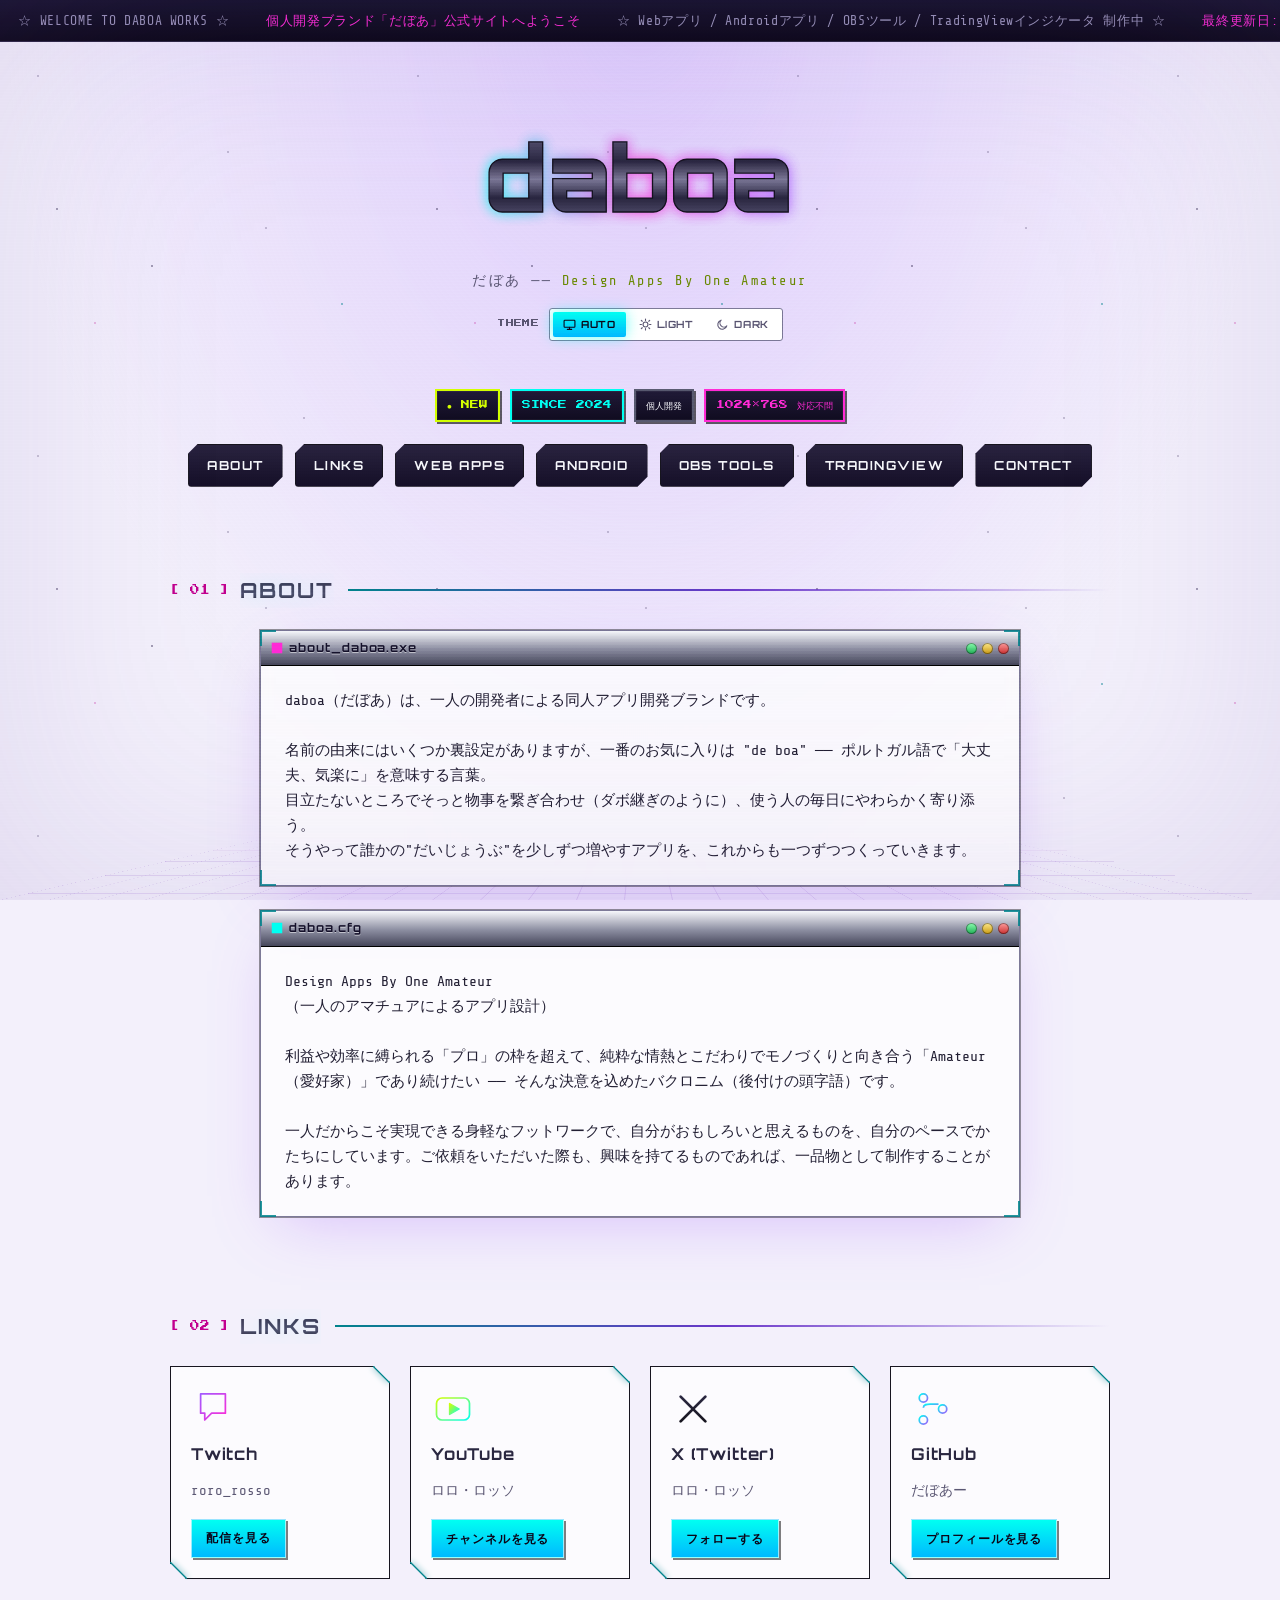
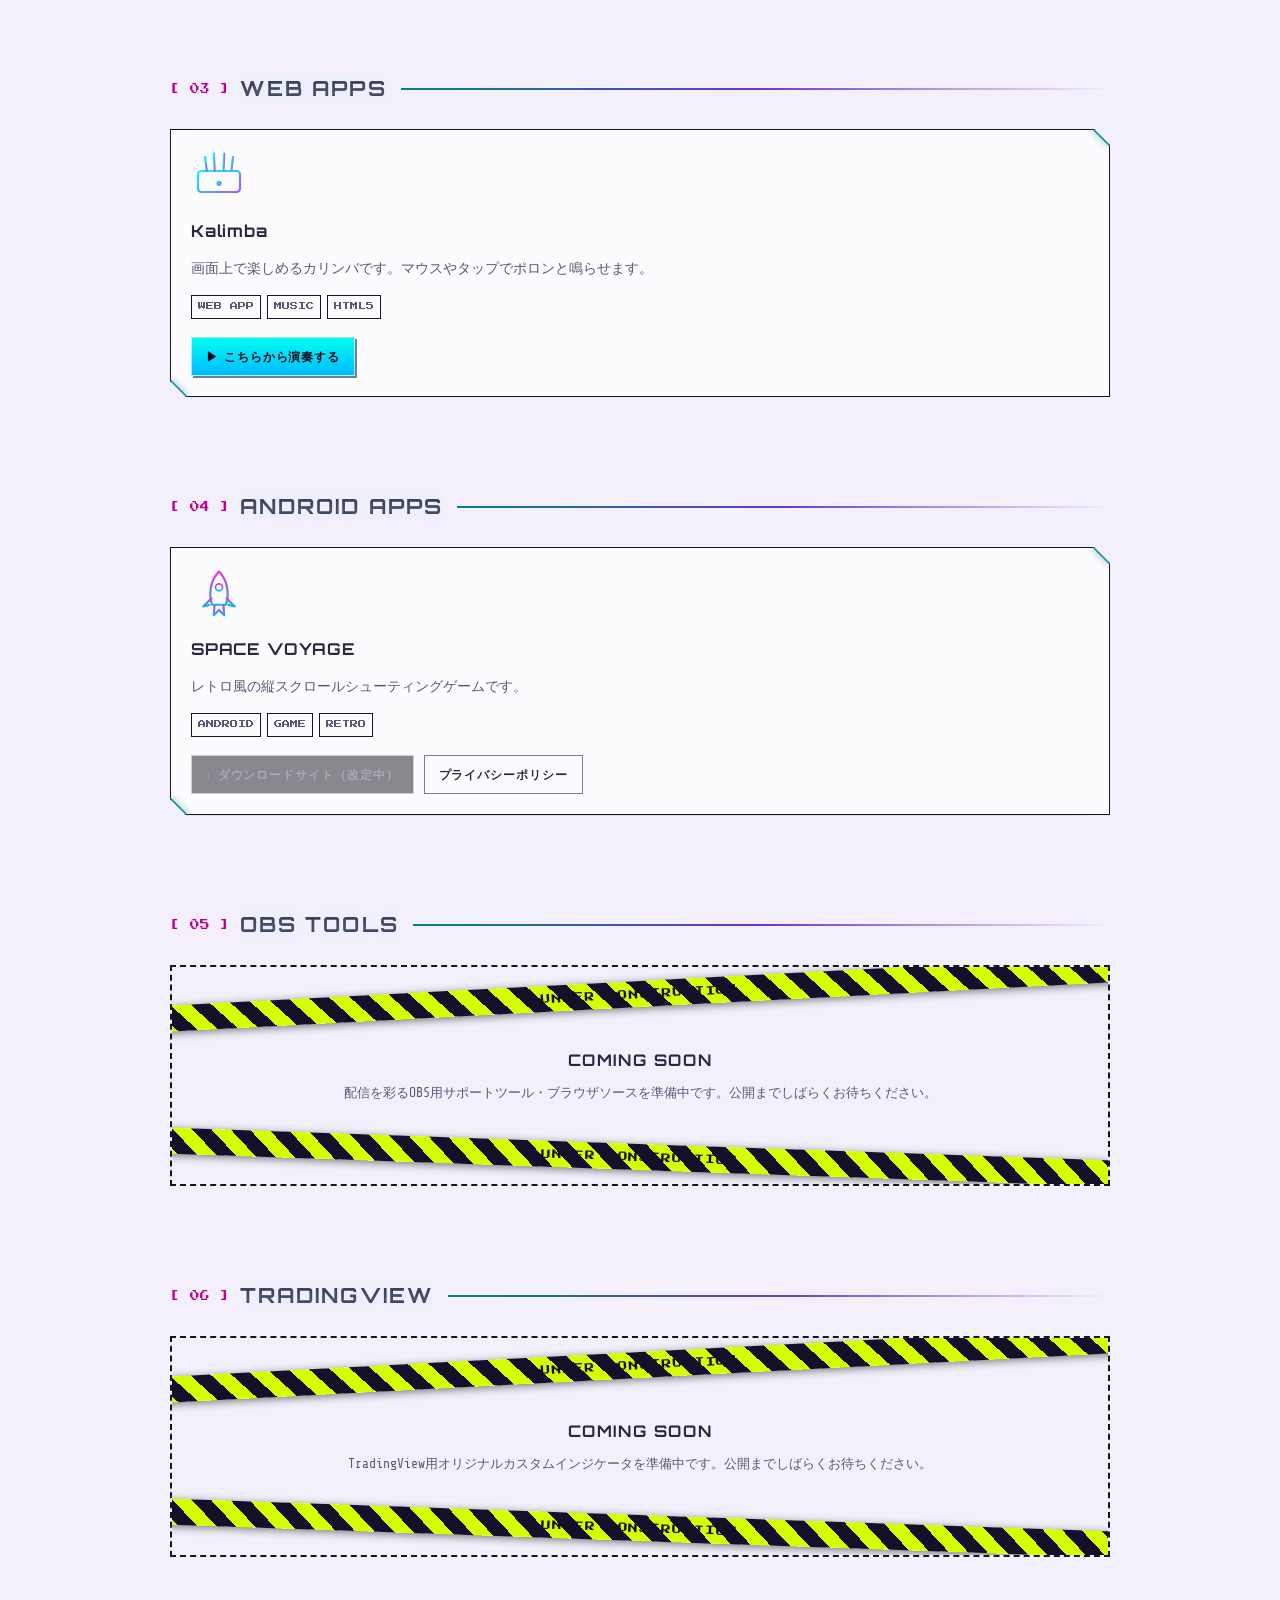
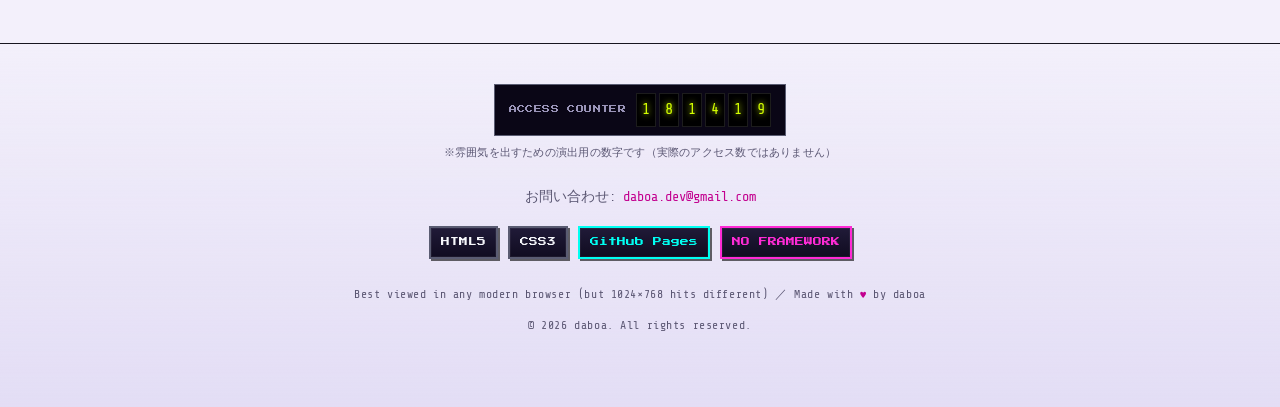
==== commit 562c0635: "Add LINKS section for the author's other activities Add a new [02] LINKS section between ABOUT and W" ====
--- a/index.html
+++ b/index.html
@@ -111,6 +111,7 @@
 
   <nav class="nav">
     <a href="#about">ABOUT</a>
+    <a href="#links">LINKS</a>
     <a href="#webapps">WEB APPS</a>
     <a href="#android">ANDROID</a>
     <a href="#obs">OBS TOOLS</a>
@@ -168,10 +169,98 @@
     </div>
   </section>
 
+  <section id="links">
+    <div class="section-head">
+      <div class="section-title">
+        <span class="num">[ 02 ]</span>
+        <h2>LINKS</h2>
+      </div>
+      <div class="section-line"></div>
+    </div>
+
+    <div class="card-grid links-grid">
+      <div class="work-card">
+        <svg class="work-icon" viewBox="0 0 64 64">
+          <defs>
+            <linearGradient id="twitchG" x1="0" y1="0" x2="1" y2="1">
+              <stop offset="0%" stop-color="#a259ff"/>
+              <stop offset="100%" stop-color="#ff2bd6"/>
+            </linearGradient>
+          </defs>
+          <path d="M14 10 H50 V38 H30 L20 48 V38 H14 Z" fill="none" stroke="url(#twitchG)" stroke-width="2.5" stroke-linejoin="round"/>
+          <line x1="26" y1="18" x2="26" y2="30" stroke="url(#twitchG)" stroke-width="2.5" stroke-linecap="round"/>
+          <line x1="38" y1="18" x2="38" y2="30" stroke="url(#twitchG)" stroke-width="2.5" stroke-linecap="round"/>
+        </svg>
+        <h3>Twitch</h3>
+        <p>roro_rosso</p>
+        <div class="card-links">
+          <a class="btn-y2k" href="https://www.twitch.tv/roro_rosso" target="_blank" rel="noopener">配信を見る</a>
+        </div>
+      </div>
+
+      <div class="work-card">
+        <svg class="work-icon" viewBox="0 0 64 64">
+          <defs>
+            <linearGradient id="ytG" x1="0" y1="0" x2="1" y2="1">
+              <stop offset="0%" stop-color="#d4ff00"/>
+              <stop offset="100%" stop-color="#00fff2"/>
+            </linearGradient>
+          </defs>
+          <rect x="8" y="16" width="48" height="32" rx="8" fill="none" stroke="url(#ytG)" stroke-width="2.5"/>
+          <path d="M27 24 L41 32 L27 40 Z" fill="url(#ytG)" stroke="url(#ytG)" stroke-width="2" stroke-linejoin="round"/>
+        </svg>
+        <h3>YouTube</h3>
+        <p>ロロ・ロッソ</p>
+        <div class="card-links">
+          <a class="btn-y2k" href="https://www.youtube.com/@Roro_Rosso" target="_blank" rel="noopener">チャンネルを見る</a>
+        </div>
+      </div>
+
+      <div class="work-card">
+        <svg class="work-icon" viewBox="0 0 64 64">
+          <defs>
+            <linearGradient id="xG" x1="0" y1="0" x2="0" y2="1">
+              <stop offset="0%" class="chrome-stop-1"/>
+              <stop offset="100%" class="chrome-stop-4"/>
+            </linearGradient>
+          </defs>
+          <line x1="14" y1="14" x2="50" y2="50" stroke="url(#xG)" stroke-width="4" stroke-linecap="round"/>
+          <line x1="50" y1="14" x2="14" y2="50" stroke="url(#xG)" stroke-width="4" stroke-linecap="round"/>
+        </svg>
+        <h3>X (Twitter)</h3>
+        <p>ロロ・ロッソ</p>
+        <div class="card-links">
+          <a class="btn-y2k" href="https://x.com/rr96ne" target="_blank" rel="noopener">フォローする</a>
+        </div>
+      </div>
+
+      <div class="work-card">
+        <svg class="work-icon" viewBox="0 0 64 64">
+          <defs>
+            <linearGradient id="ghG" x1="0" y1="0" x2="1" y2="1">
+              <stop offset="0%" stop-color="#00fff2"/>
+              <stop offset="100%" stop-color="#a259ff"/>
+            </linearGradient>
+          </defs>
+          <circle cx="18" cy="16" r="6" fill="none" stroke="url(#ghG)" stroke-width="2.5"/>
+          <circle cx="18" cy="48" r="6" fill="none" stroke="url(#ghG)" stroke-width="2.5"/>
+          <circle cx="46" cy="32" r="6" fill="none" stroke="url(#ghG)" stroke-width="2.5"/>
+          <line x1="18" y1="22" x2="18" y2="42" stroke="url(#ghG)" stroke-width="2.5"/>
+          <path d="M18 30 C18 25 23 25 28 25 H40" fill="none" stroke="url(#ghG)" stroke-width="2.5"/>
+        </svg>
+        <h3>GitHub</h3>
+        <p>だぼあー</p>
+        <div class="card-links">
+          <a class="btn-y2k" href="https://github.com/RR96ne" target="_blank" rel="noopener">プロフィールを見る</a>
+        </div>
+      </div>
+    </div>
+  </section>
+
   <section id="webapps">
     <div class="section-head">
       <div class="section-title">
-        <span class="num">[ 02 ]</span>
+        <span class="num">[ 03 ]</span>
         <h2>WEB APPS</h2>
       </div>
       <div class="section-line"></div>
@@ -210,7 +299,7 @@
   <section id="android">
     <div class="section-head">
       <div class="section-title">
-        <span class="num">[ 03 ]</span>
+        <span class="num">[ 04 ]</span>
         <h2>ANDROID APPS</h2>
       </div>
       <div class="section-line"></div>
@@ -249,7 +338,7 @@
   <section id="obs">
     <div class="section-head">
       <div class="section-title">
-        <span class="num">[ 04 ]</span>
+        <span class="num">[ 05 ]</span>
         <h2>OBS TOOLS</h2>
       </div>
       <div class="section-line"></div>
@@ -268,7 +357,7 @@
   <section id="tradingview">
     <div class="section-head">
       <div class="section-title">
-        <span class="num">[ 05 ]</span>
+        <span class="num">[ 06 ]</span>
         <h2>TRADINGVIEW</h2>
       </div>
       <div class="section-line"></div>
--- a/assets/css/style.css
+++ b/assets/css/style.css
@@ -609,6 +609,18 @@
   grid-template-columns: repeat(auto-fit, minmax(260px, 1fr));
   gap: 20px;
 }
+.links-grid{
+  grid-template-columns: repeat(auto-fit, minmax(190px, 1fr));
+}
+.links-grid .work-card{
+  align-items: flex-start;
+  gap: 10px;
+}
+.links-grid .work-icon{
+  width: 44px;
+  height: 44px;
+}
+.links-grid p{ font-size: .82rem; }
 
 .work-card{
   position:relative;
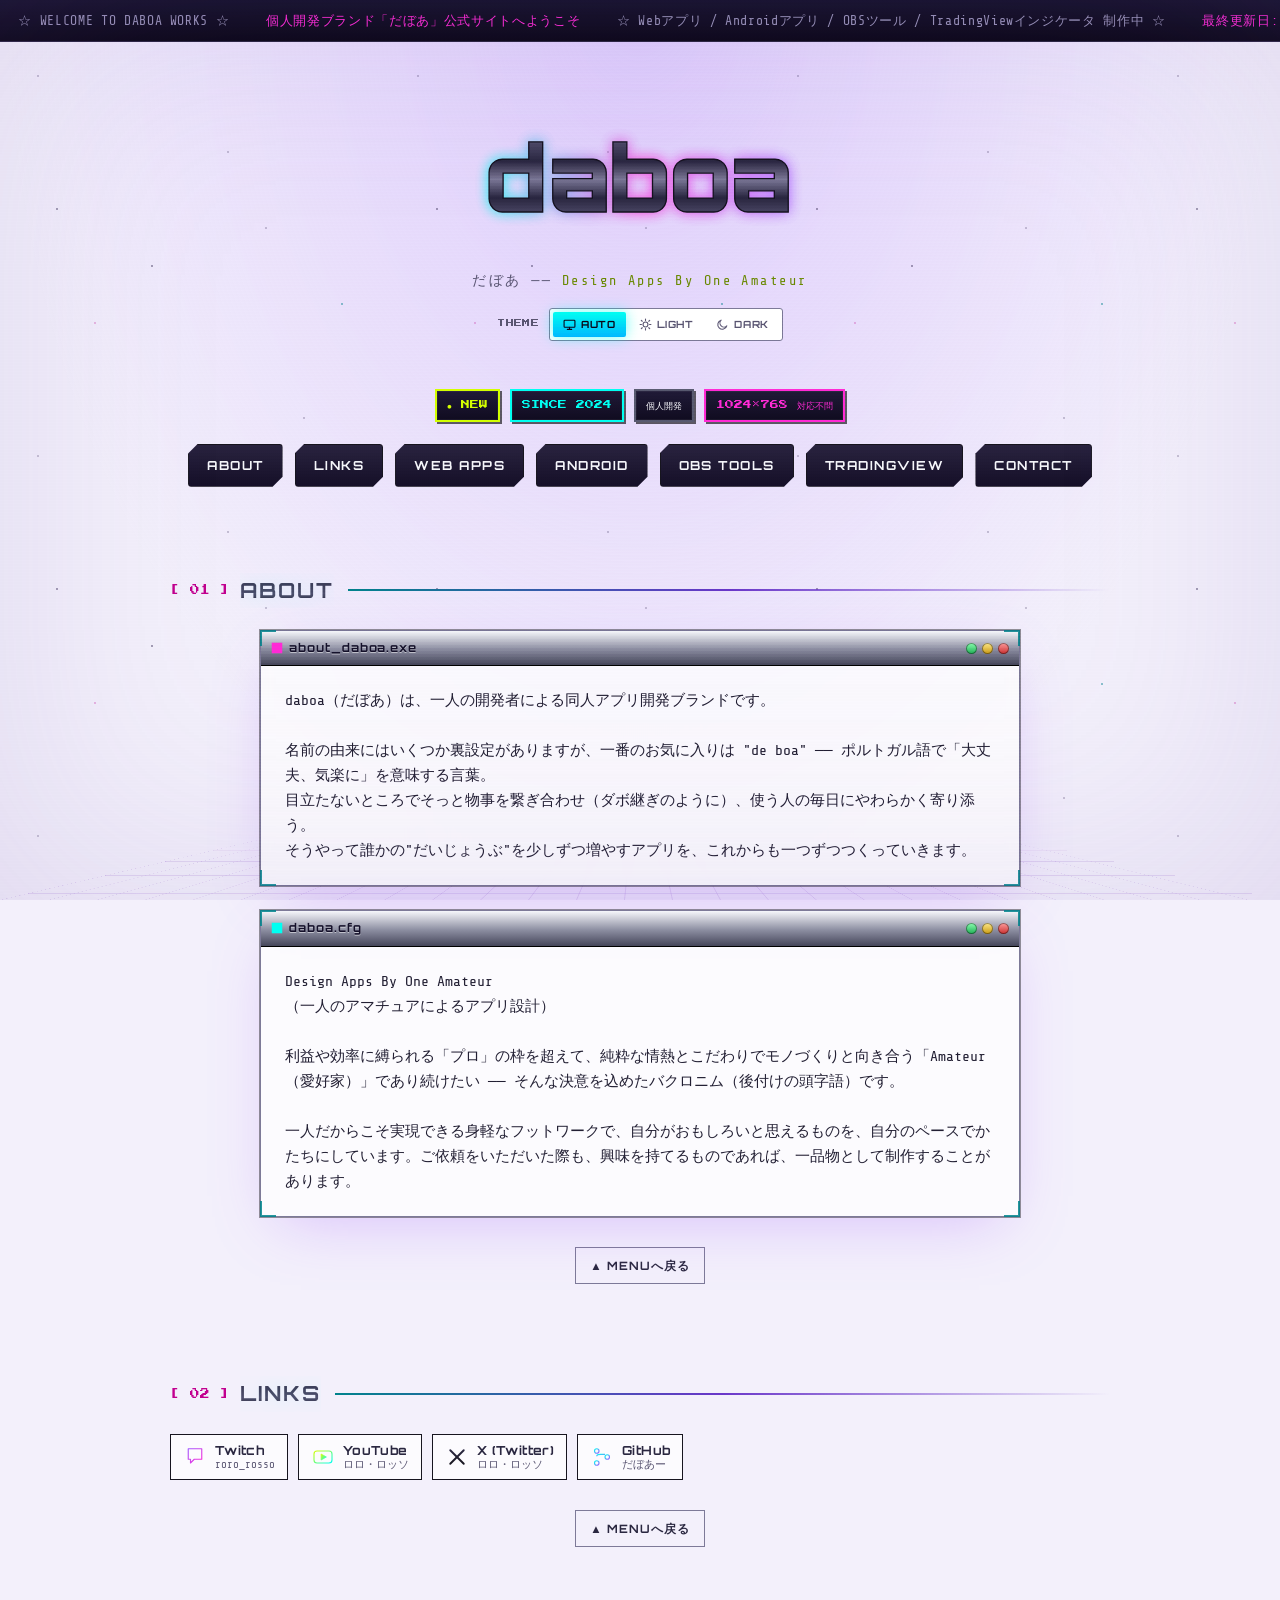
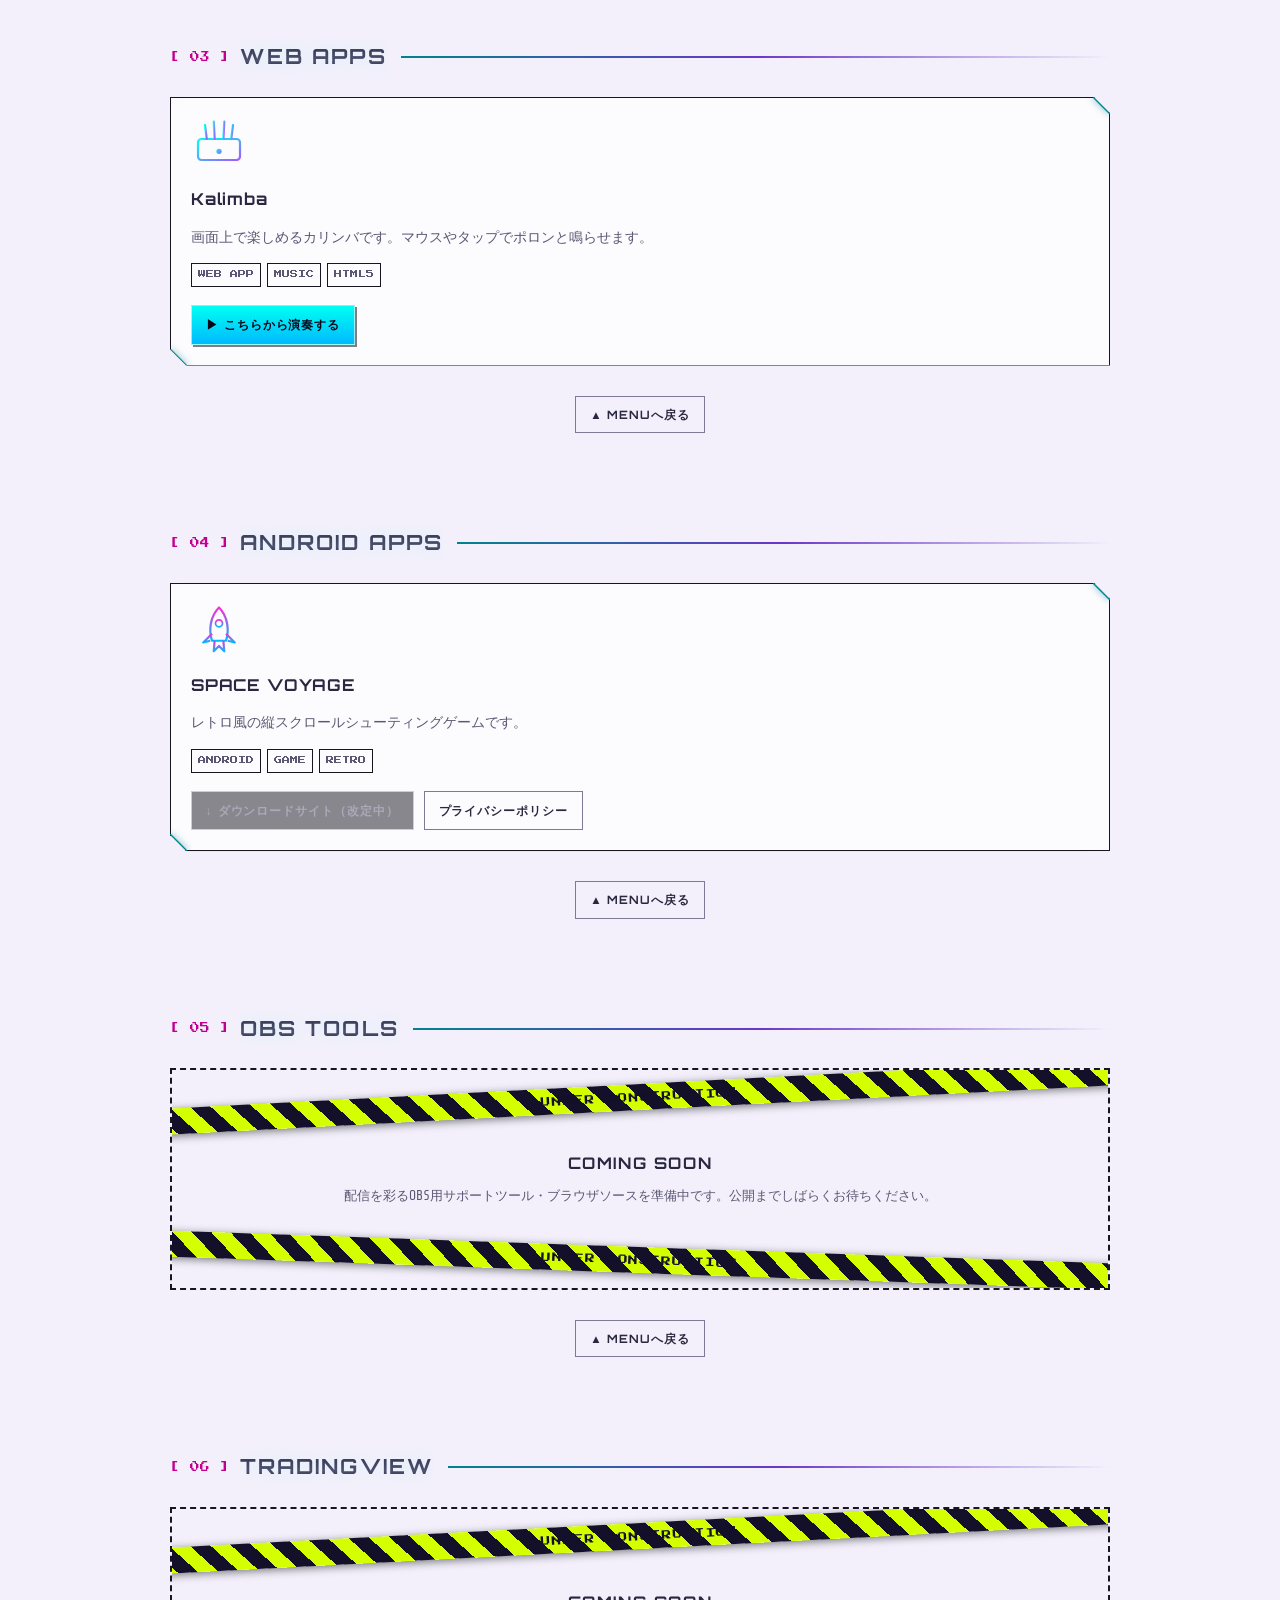
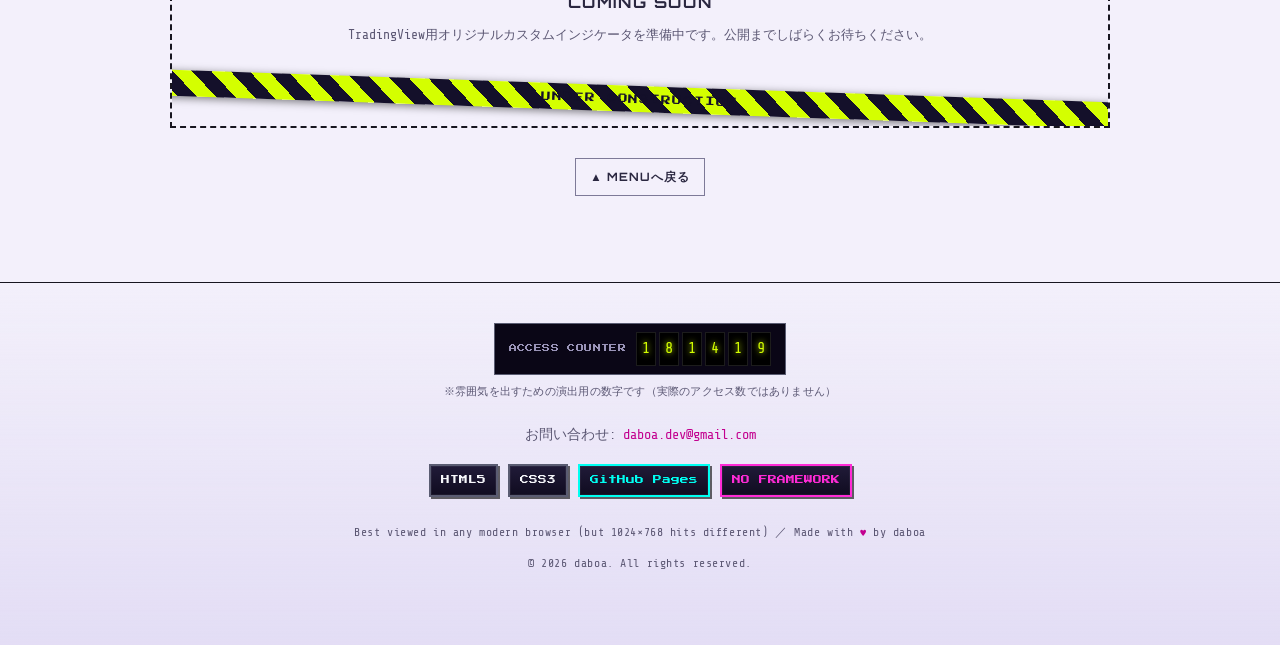
==== commit 8a898b30: "Add menu-return links, compact LINKS chips, and README docs Add a "back to menu" link at the end of " ====
--- a/index.html
+++ b/index.html
@@ -52,7 +52,7 @@
   </div>
 </div>
 
-<header class="hero">
+<header class="hero" id="top">
   <div class="logo-wrap">
     <svg id="logoSvg" viewBox="0 0 640 170" xmlns="http://www.w3.org/2000/svg">
       <defs>
@@ -167,6 +167,10 @@
 一人だからこそ実現できる身軽なフットワークで、自分がおもしろいと思えるものを、自分のペースでかたちにしています。ご依頼をいただいた際も、興味を持てるものであれば、一品物として制作することがあります。</p>
       </div>
     </div>
+
+    <div class="section-back">
+      <a class="back-link" href="#top">▲ MENUへ戻る</a>
+    </div>
   </section>
 
   <section id="links">
@@ -178,82 +182,82 @@
       <div class="section-line"></div>
     </div>
 
-    <div class="card-grid links-grid">
-      <div class="work-card">
-        <svg class="work-icon" viewBox="0 0 64 64">
+    <div class="links-grid">
+      <a class="link-chip" href="https://www.twitch.tv/roro_rosso" target="_blank" rel="noopener">
+        <svg class="link-chip-icon" viewBox="0 0 64 64">
           <defs>
             <linearGradient id="twitchG" x1="0" y1="0" x2="1" y2="1">
               <stop offset="0%" stop-color="#a259ff"/>
               <stop offset="100%" stop-color="#ff2bd6"/>
             </linearGradient>
           </defs>
-          <path d="M14 10 H50 V38 H30 L20 48 V38 H14 Z" fill="none" stroke="url(#twitchG)" stroke-width="2.5" stroke-linejoin="round"/>
-          <line x1="26" y1="18" x2="26" y2="30" stroke="url(#twitchG)" stroke-width="2.5" stroke-linecap="round"/>
-          <line x1="38" y1="18" x2="38" y2="30" stroke="url(#twitchG)" stroke-width="2.5" stroke-linecap="round"/>
-        </svg>
-        <h3>Twitch</h3>
-        <p>roro_rosso</p>
-        <div class="card-links">
-          <a class="btn-y2k" href="https://www.twitch.tv/roro_rosso" target="_blank" rel="noopener">配信を見る</a>
-        </div>
-      </div>
-
-      <div class="work-card">
-        <svg class="work-icon" viewBox="0 0 64 64">
+          <path d="M14 10 H50 V38 H30 L20 48 V38 H14 Z" fill="none" stroke="url(#twitchG)" stroke-width="3" stroke-linejoin="round"/>
+          <line x1="26" y1="18" x2="26" y2="30" stroke="url(#twitchG)" stroke-width="3" stroke-linecap="round"/>
+          <line x1="38" y1="18" x2="38" y2="30" stroke="url(#twitchG)" stroke-width="3" stroke-linecap="round"/>
+        </svg>
+        <span class="link-chip-text">
+          <strong>Twitch</strong>
+          <small>roro_rosso</small>
+        </span>
+      </a>
+
+      <a class="link-chip" href="https://www.youtube.com/@Roro_Rosso" target="_blank" rel="noopener">
+        <svg class="link-chip-icon" viewBox="0 0 64 64">
           <defs>
             <linearGradient id="ytG" x1="0" y1="0" x2="1" y2="1">
               <stop offset="0%" stop-color="#d4ff00"/>
               <stop offset="100%" stop-color="#00fff2"/>
             </linearGradient>
           </defs>
-          <rect x="8" y="16" width="48" height="32" rx="8" fill="none" stroke="url(#ytG)" stroke-width="2.5"/>
+          <rect x="8" y="16" width="48" height="32" rx="8" fill="none" stroke="url(#ytG)" stroke-width="3"/>
           <path d="M27 24 L41 32 L27 40 Z" fill="url(#ytG)" stroke="url(#ytG)" stroke-width="2" stroke-linejoin="round"/>
         </svg>
-        <h3>YouTube</h3>
-        <p>ロロ・ロッソ</p>
-        <div class="card-links">
-          <a class="btn-y2k" href="https://www.youtube.com/@Roro_Rosso" target="_blank" rel="noopener">チャンネルを見る</a>
-        </div>
-      </div>
-
-      <div class="work-card">
-        <svg class="work-icon" viewBox="0 0 64 64">
+        <span class="link-chip-text">
+          <strong>YouTube</strong>
+          <small>ロロ・ロッソ</small>
+        </span>
+      </a>
+
+      <a class="link-chip" href="https://x.com/rr96ne" target="_blank" rel="noopener">
+        <svg class="link-chip-icon" viewBox="0 0 64 64">
           <defs>
             <linearGradient id="xG" x1="0" y1="0" x2="0" y2="1">
               <stop offset="0%" class="chrome-stop-1"/>
               <stop offset="100%" class="chrome-stop-4"/>
             </linearGradient>
           </defs>
-          <line x1="14" y1="14" x2="50" y2="50" stroke="url(#xG)" stroke-width="4" stroke-linecap="round"/>
-          <line x1="50" y1="14" x2="14" y2="50" stroke="url(#xG)" stroke-width="4" stroke-linecap="round"/>
-        </svg>
-        <h3>X (Twitter)</h3>
-        <p>ロロ・ロッソ</p>
-        <div class="card-links">
-          <a class="btn-y2k" href="https://x.com/rr96ne" target="_blank" rel="noopener">フォローする</a>
-        </div>
-      </div>
-
-      <div class="work-card">
-        <svg class="work-icon" viewBox="0 0 64 64">
+          <line x1="14" y1="14" x2="50" y2="50" stroke="url(#xG)" stroke-width="5" stroke-linecap="round"/>
+          <line x1="50" y1="14" x2="14" y2="50" stroke="url(#xG)" stroke-width="5" stroke-linecap="round"/>
+        </svg>
+        <span class="link-chip-text">
+          <strong>X (Twitter)</strong>
+          <small>ロロ・ロッソ</small>
+        </span>
+      </a>
+
+      <a class="link-chip" href="https://github.com/RR96ne" target="_blank" rel="noopener">
+        <svg class="link-chip-icon" viewBox="0 0 64 64">
           <defs>
             <linearGradient id="ghG" x1="0" y1="0" x2="1" y2="1">
               <stop offset="0%" stop-color="#00fff2"/>
               <stop offset="100%" stop-color="#a259ff"/>
             </linearGradient>
           </defs>
-          <circle cx="18" cy="16" r="6" fill="none" stroke="url(#ghG)" stroke-width="2.5"/>
-          <circle cx="18" cy="48" r="6" fill="none" stroke="url(#ghG)" stroke-width="2.5"/>
-          <circle cx="46" cy="32" r="6" fill="none" stroke="url(#ghG)" stroke-width="2.5"/>
-          <line x1="18" y1="22" x2="18" y2="42" stroke="url(#ghG)" stroke-width="2.5"/>
-          <path d="M18 30 C18 25 23 25 28 25 H40" fill="none" stroke="url(#ghG)" stroke-width="2.5"/>
-        </svg>
-        <h3>GitHub</h3>
-        <p>だぼあー</p>
-        <div class="card-links">
-          <a class="btn-y2k" href="https://github.com/RR96ne" target="_blank" rel="noopener">プロフィールを見る</a>
-        </div>
-      </div>
+          <circle cx="18" cy="16" r="6" fill="none" stroke="url(#ghG)" stroke-width="3"/>
+          <circle cx="18" cy="48" r="6" fill="none" stroke="url(#ghG)" stroke-width="3"/>
+          <circle cx="46" cy="32" r="6" fill="none" stroke="url(#ghG)" stroke-width="3"/>
+          <line x1="18" y1="22" x2="18" y2="42" stroke="url(#ghG)" stroke-width="3"/>
+          <path d="M18 30 C18 25 23 25 28 25 H40" fill="none" stroke="url(#ghG)" stroke-width="3"/>
+        </svg>
+        <span class="link-chip-text">
+          <strong>GitHub</strong>
+          <small>だぼあー</small>
+        </span>
+      </a>
+    </div>
+
+    <div class="section-back">
+      <a class="back-link" href="#top">▲ MENUへ戻る</a>
     </div>
   </section>
 
@@ -293,6 +297,10 @@
           <a class="btn-y2k" href="https://rr96ne.github.io/kalimba-app/" target="_blank" rel="noopener">▶ こちらから演奏する</a>
         </div>
       </div>
+    </div>
+
+    <div class="section-back">
+      <a class="back-link" href="#top">▲ MENUへ戻る</a>
     </div>
   </section>
 
@@ -333,6 +341,10 @@
         </div>
       </div>
     </div>
+
+    <div class="section-back">
+      <a class="back-link" href="#top">▲ MENUへ戻る</a>
+    </div>
   </section>
 
   <section id="obs">
@@ -352,6 +364,10 @@
       </div>
       <div class="tape bottom">UNDER CONSTRUCTION</div>
     </div>
+
+    <div class="section-back">
+      <a class="back-link" href="#top">▲ MENUへ戻る</a>
+    </div>
   </section>
 
   <section id="tradingview">
@@ -371,6 +387,10 @@
       </div>
       <div class="tape bottom">UNDER CONSTRUCTION</div>
     </div>
+
+    <div class="section-back">
+      <a class="back-link" href="#top">▲ MENUへ戻る</a>
+    </div>
   </section>
 
 </main>
--- a/assets/css/style.css
+++ b/assets/css/style.css
@@ -609,18 +609,45 @@
   grid-template-columns: repeat(auto-fit, minmax(260px, 1fr));
   gap: 20px;
 }
+/* links: compact clickable chips (icon + name + handle) */
 .links-grid{
-  grid-template-columns: repeat(auto-fit, minmax(190px, 1fr));
-}
-.links-grid .work-card{
-  align-items: flex-start;
+  display:flex;
+  flex-wrap: wrap;
   gap: 10px;
 }
-.links-grid .work-icon{
-  width: 44px;
-  height: 44px;
-}
-.links-grid p{ font-size: .82rem; }
+.link-chip{
+  display:inline-flex;
+  align-items:center;
+  gap: 8px;
+  padding: 7px 12px;
+  border: 1px solid var(--chrome-4);
+  background: var(--panel);
+  text-decoration: none;
+  transition: border-color .18s ease, box-shadow .18s ease, transform .18s ease;
+}
+.link-chip:hover{
+  border-color: var(--ink-cyan);
+  box-shadow: 0 0 14px rgba(0,255,242,.2);
+  transform: translateY(-2px);
+  text-decoration: none;
+}
+.link-chip-icon{ width: 24px; height: 24px; flex-shrink: 0; }
+.link-chip-text{
+  display:flex;
+  flex-direction: column;
+  line-height: 1.3;
+}
+.link-chip-text strong{
+  font-family: var(--font-display);
+  font-weight: 700;
+  font-size: .78rem;
+  letter-spacing: .03em;
+  color: var(--chrome-1);
+}
+.link-chip-text small{
+  font-size: .68rem;
+  color: var(--text-dim);
+}
 
 .work-card{
   position:relative;
@@ -831,6 +858,12 @@
   text-decoration: none;
 }
 .back-link:hover{ color: var(--ink-pink); border-color: var(--ink-pink); text-decoration:none; }
+
+.section-back{
+  text-align: center;
+  margin-top: 30px;
+}
+.section-back .back-link{ margin-bottom: 0; }
 
 .to-top{
   position: fixed;
